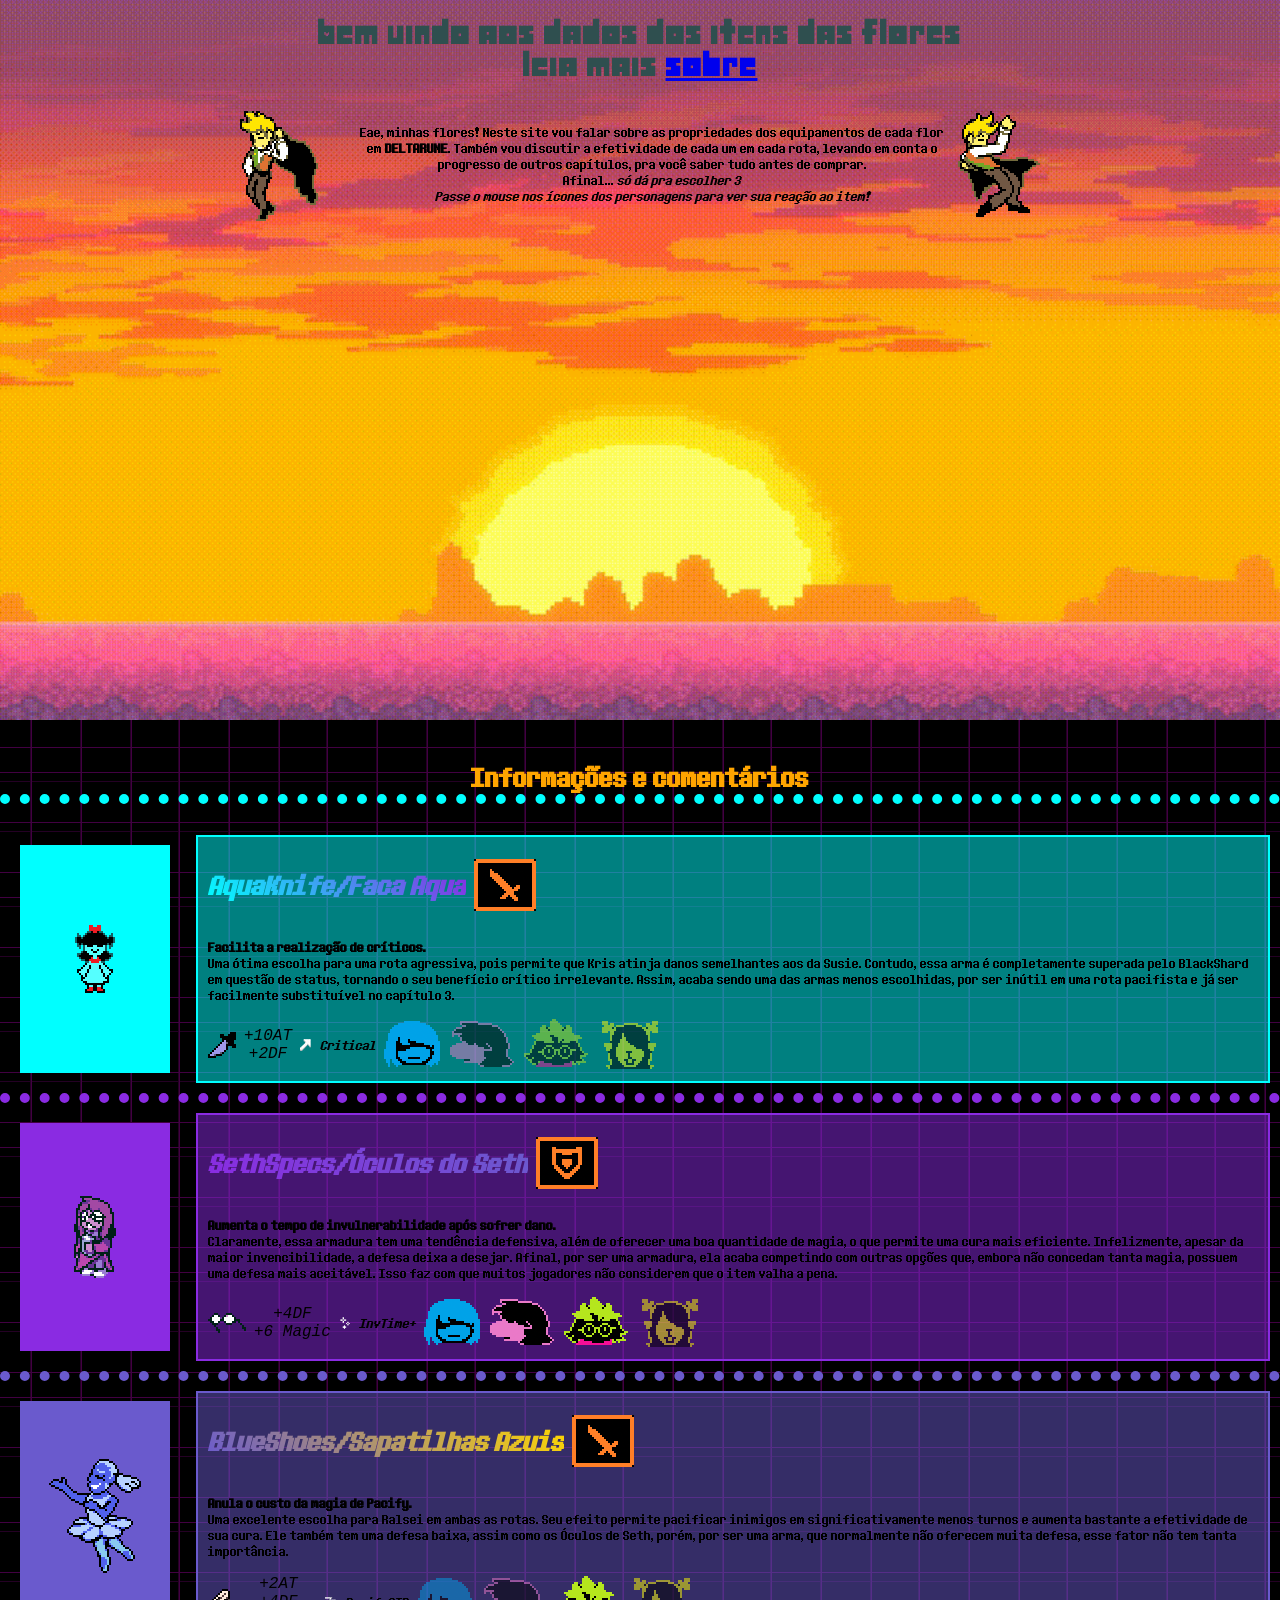
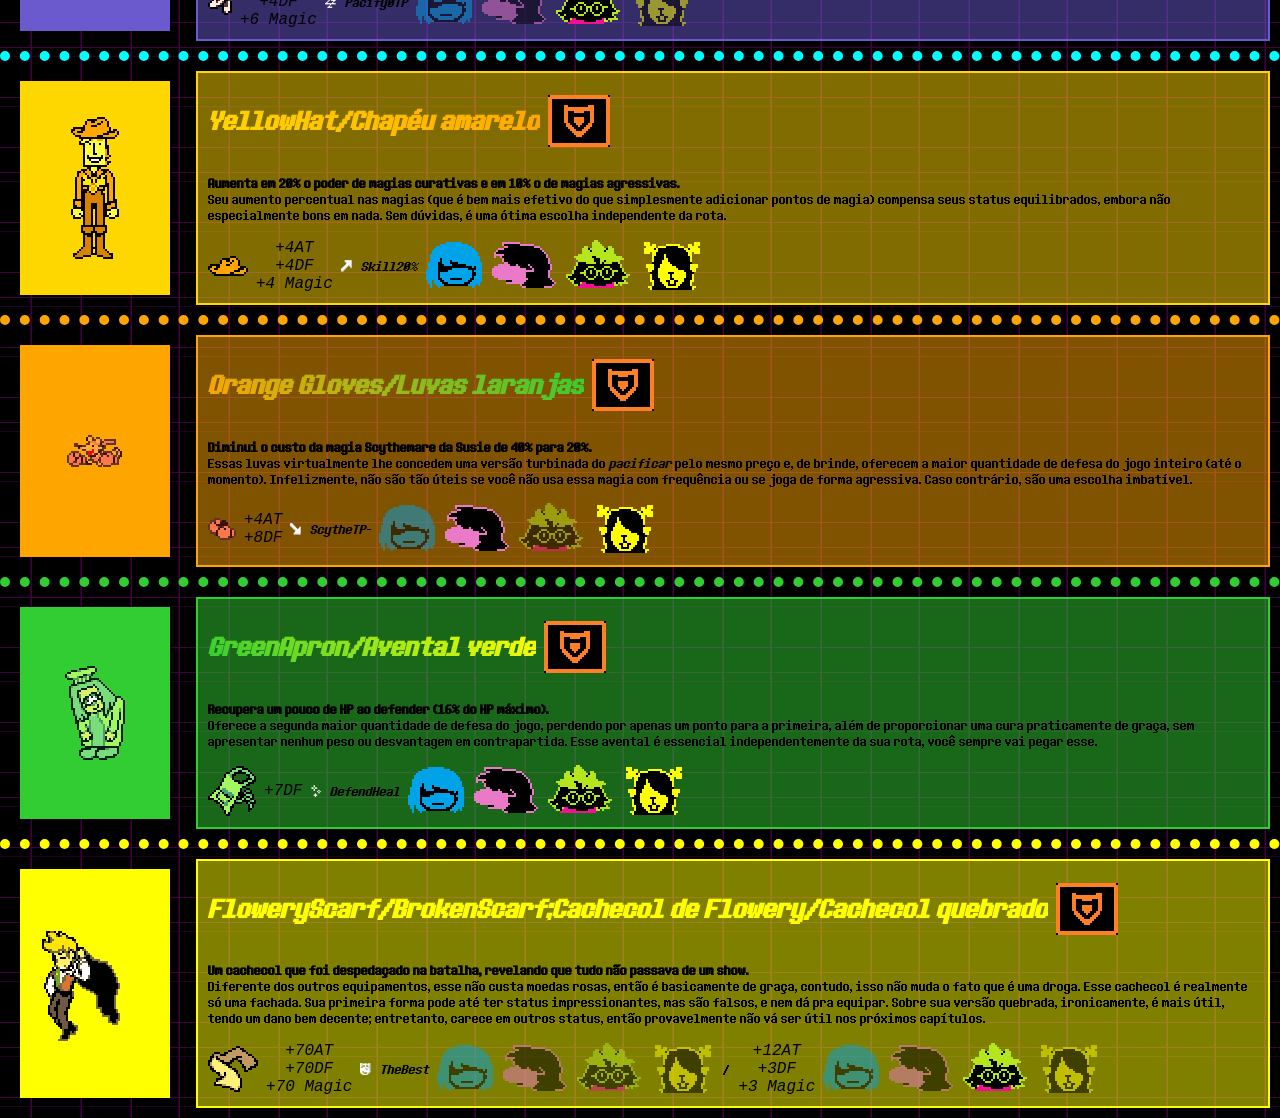
==== principal.html @ ec377ee9 "ultimas coisas" ====
<!DOCTYPE html>
<html>
<head>
<title>Dados dos itens das flores</title>
<link rel="stylesheet" href="styles.css" />
</head>
<body class="pag_principal_fundo">

<h1 class="titulo">Bem vindo aos dados dos itens das flores<br>Leia mais <a href="sobre.html" target="_self">sobre</a></h1>

<div class="texto_alinhado_centro">
    <img src="imagens/Flowery_battle_idle.gif" title="Don't you like serving humans?" alt="flowery battle">
    <p>
        Eae, minhas flores! Neste site vou falar sobre as propriedades dos equipamentos de cada flor em <b>DELTARUNE</b>.
        Também vou discutir a efetividade de cada um em cada rota, levando em conta o progresso de outros capítulos,
        pra você saber tudo antes de comprar.<br>Afinal... <i>só dá pra escolher 3</i><br><i>Passe o mouse nos ícones dos personagens para ver sua reação ao item!</i>
    </p>
    <img src="imagens/Flowery_overworld_pose.png" title="Here I come, San Frandisco!" style="transform: scaleX(-1);" alt="flowery battle">
</div>

<div class="blocos_flores">
    <h1 class="titulo_simples">Informações e comentários</h1>

<!-- Bloco da Aqua -->

<div class="aqua container">
    <div class="aqua box">
        <img class="spr_normal" src="imagens/Aqua_overworld.png" alt="aqua">
        <img class="spr_special" src="imagens/Aqua_battle_idle.gif" alt="aqua dançando">
    </div>

    <div class="aqua item_desc">

        <div class="item">
            <h1 class="aqua item_titulo"><i>AquaKnife/Faca Aqua</i></h1>
            <img src="imagens/FIGHT_icon.png" alt="fight icon">
        </div>

        <p>
            <b>Facilita a realização de críticos.</b><br> Uma ótima escolha para uma rota agressiva,
            pois permite que Kris atinja danos semelhantes aos da Susie. Contudo, essa arma é completamente
            superada pelo BlackShard em questão de status, tornando o seu benefício crítico irrelevante. Assim,
            acaba sendo uma das armas menos escolhidas, por ser inútil em uma rota pacifista e já ser facilmente
            substituível no capítulo 3.
        </p>

        <div class="item">
            <img title="Obrigado por assistir meu sonho!"
                src="imagens/AquaKnife_item.png" alt="Faca Aqua">
            <p class="stats">
                <i>+10AT<br>+2DF</i>
            </p>
            <img src="imagens/12px-Up_icon.webp" alt="up icon">
            <p><i>Critical</i></p>
            <img src="imagens/Kris_face_battlemenu.png">
            <img src="imagens/Susie_face_battlemenu.png" title="Pequeno demais. Kris-zinho" class="nao_pode_equipar">
            <img src="imagens/Ralsei_face_battlemenu.png" title="Humm, posso acabar me machucando..." class="nao_pode_equipar">
            <img src="imagens/Noelle_face_battlemenu.png" title="Isso é, hum, nostálgico" class="nao_pode_equipar">
        </div>
    </div>
</div>

<!--Bloco de seth -->
<div class="seth container">
    <div class="seth box">
        <img class="spr_normal" src="imagens/Seth_overworld.png" alt="Seth">
        <img class="spr_special" src="imagens/Seth_battle_dance.gif" alt="Seth dançando">
    </div>

    <div class="seth item_desc">

        <div class="item">
            <h1 class="seth item_titulo"><i>SethSpecs/Óculos do Seth</i></h1>
            <img src="imagens/DEFEND_icon.png" alt="defend icon">
        </div>
        <p>
            <b>Aumenta o tempo de invulnerabilidade após sofrer dano.</b><br>
            Claramente, essa armadura tem uma tendência defensiva, além de oferecer
            uma boa quantidade de magia, o que permite uma cura mais eficiente.
            Infelizmente, apesar da maior invencibilidade, a defesa deixa a desejar.
            Afinal, por ser uma armadura, ela acaba competindo com outras opções que,
            embora não concedam tanta magia, possuem uma defesa mais aceitável.
            Isso faz com que muitos jogadores não considerem que o item valha a pena.
        </p>

        <div class="item">
            <img title="Obrigado... por assistir meu sonho."
                src="imagens/SethSpecs_item.png" alt="Óculos do Seth">
            <p class="stats">
                <i>+4DF<br>+6 Magic</i>
            </p>
            <img src="imagens/12px-Magic_icon.webp" alt="magic icon">
            <p><i>InvTime+</i></p>
            <img src="imagens/Kris_face_battlemenu.png">
            <img src="imagens/Susie_face_battlemenu.png" title="Mais fácil do que roubar o do Ralsei">
            <img src="imagens/Ralsei_face_battlemenu.png" title="Estou pronto para fazer a sua lição de casa!">
            <img src="imagens/Noelle_face_battlemenu.png" title="Isso lembra demais..." class="nao_pode_equipar">
        </div>
    </div>
</div>

<!-- Bloco do Blue -->

<div class="blue container">
    <div class="blue box">
        <img class="spr_normal" src="imagens/Blue_overworld.png" alt="Blue">
        <img class="spr_special" src="imagens/Blue_battle_idle.gif" alt="Blue dançando">
    </div>

    <div class="blue item_desc">

        <div class="item">
            <h1 class="blue item_titulo"><i>BlueShoes/Sapatilhas Azuis</i></h1>
            <img src="imagens/FIGHT_icon.png" alt="fight icon">
        </div>
        <p>
            <b>Anula o custo da magia de Pacify.</b><br> Uma excelente escolha para Ralsei em ambas as rotas.
            Seu efeito permite pacificar inimigos em significativamente menos turnos e aumenta bastante a
            efetividade de sua cura. Ele também tem uma defesa baixa, assim como os Óculos de Seth, porém,
            por ser uma arma, que normalmente não oferecem muita defesa, esse fator não tem tanta importância.
        </p>

        <div class="item">
            <img title="Obrigado por assistir nosso sonho."
                src="imagens/BlueShoes_item.png" alt="Sapatilhas Azuis">
            <p class="stats">
                <i>+2AT<br>+4DF<br>+6 Magic</i>
            </p>
            <img src="imagens/12px-Sleep_icon.webp" alt="sleep icon">
            <p><i>Pacify0TP</i></p>
            <img src="imagens/Kris_face_battlemenu.png" class="nao_pode_equipar">
            <img src="imagens/Susie_face_battlemenu.png" title="De jeito nenhum, eu ia cair com eles" class="nao_pode_equipar">
            <img src="imagens/Ralsei_face_battlemenu.png" title="Me ajuda a dar o passo para atacar!">
            <img src="imagens/Noelle_face_battlemenu.png" title="(Você SABE que eu não posso usar sapatos normais...)" class="nao_pode_equipar">
        </div>
    </div>
</div>

<!-- Bloco do yellow -->

<div class="yellow container">
    <div class="yellow box">
        <img class="spr_normal" src="imagens/Yellow_overworld.png" alt="yellow">
        <img class="spr_special" src="imagens/Yellow_battle_idle.gif" alt="yellow dançando">
    </div>

    <div class="yellow item_desc">

        <div class="item">
            <h1 class="yellow item_titulo"><i>YellowHat/Chapéu amarelo</i></h1>
            <img src="imagens/DEFEND_icon.png" alt="defend icon">
        </div>

        <p>
            <b>Aumenta em 20% o poder de magias curativas e em 10% o de magias agressivas.</b><br>
            Seu aumento percentual nas magias (que é bem mais efetivo do que simplesmente adicionar pontos de magia)
            compensa seus status equilibrados, embora não especialmente bons em nada. Sem dúvidas, é uma ótima escolha
            independente da rota.
        </p>

        <div class="item">
            <img title="Obrigado por assisti meu sonho, sô."
                src="imagens/YellowHat_item.png" alt="Chapéu amarelo">
            <p class="stats">
                <i>+4AT<br>+4DF<br>+4 Magic</i>
            </p>
            <img src="imagens/12px-Up_icon.webp" alt="up icon">
            <p><i>Skill20%</i></p>
            <img src="imagens/Kris_face_battlemenu.png">
            <img src="imagens/Susie_face_battlemenu.png" title="Entre no Modo Cavalo, Ralsei">
            <img src="imagens/Ralsei_face_battlemenu.png" title="A Susie pode ser o cavalo?">
            <img src="imagens/Noelle_face_battlemenu.png" title="(Pelo menos não sou o cavalo)">
        </div>
    </div>
</div>

<!-- Bloco da orange -->

<div class="orange container">
    <div class="orange box">
        <img class="spr_normal" src="imagens/Orange_battle_idle.gif" alt="orange">
        <img class="spr_special" src="imagens/Orange_overworld_stick_tongue_out.gif" alt="orange dançando">

    </div>

    <div class="orange item_desc">

        <div class="item">
            <h1 class="orange item_titulo"><i>Orange Gloves/Luvas laranjas</i></h1>
            <img src="imagens/DEFEND_icon.png" alt="defend icon">
        </div>

        <p>
            <b>Diminui o custo da magia Scythemare da Susie de 40% para 20%.</b><br> Essas luvas virtualmente lhe
            concedem uma versão turbinada do <i>pacificar</i> pelo mesmo preço e, de brinde, oferecem a maior
            quantidade de defesa do jogo inteiro (até o momento). Infelizmente, não são tão úteis se você não usa
            essa magia com frequência ou se joga de forma agressiva. Caso contrário, são uma escolha imbatível.
        </p>

        <div class="item">

            <img title="O... Obrigado por assistir meu sonho."
                src="imagens/O.Glove_item.png" alt="Luvas laranjas">
            <p class="stats">
                <i>+4AT<br>+8DF</i>
            </p>
            <img src="imagens/12px-Down_icon.webp" alt="down icon">
            <p><i>ScytheTP-</i></p>
            <img src="imagens/Kris_face_battlemenu.png" class="nao_pode_equipar">
            <img src="imagens/Susie_face_battlemenu.png" title="Me ajuda a segurar o machado">
            <img src="imagens/Ralsei_face_battlemenu.png" title="Hum... Preciso de treinamento antes" class="nao_pode_equipar">
            <img src="imagens/Noelle_face_battlemenu.png" title="Estou acostumada com luvas. Quer dizer, hum, luvas de forno">
        </div>
    </div>
</div>

<!-- Bloco de green -->

<div class="green container">
    <div class="green box">
        <img class="spr_normal" src="imagens/Green_overworld.png" alt="green">
        <img class="spr_special" src="imagens/Green_overworld_wave.gif" alt="green dançando">

    </div>

    <div class="green item_desc">

        <div class="item">
            <h1 class="green item_titulo"><i>GreenApron/Avental verde</i></h1>
            <img src="imagens/DEFEND_icon.png" alt="defend icon">
        </div>

        <p>
            <b>Recupera um pouco de HP ao defender (16% do HP máximo).</b><br>Oferece a segunda maior quantidade
            de defesa do jogo, perdendo por apenas um ponto para a primeira, além de proporcionar uma cura
            praticamente de graça, sem apresentar nenhum peso ou desvantagem em contrapartida. Esse avental é
            essencial independentemente da sua rota, você sempre vai pegar esse.
        </p>

        <div class="item">

            <img title="(Obrigado por assistir o sonho delu)"
                src="imagens/GreenApron_item.png" alt="Avental verde">
            <p class="stats">
                <i>+7DF</i>
            </p>
            <img src="imagens/12px-Magic_icon.webp" alt="magic icon">
            <p><i>DefendHeal</i></p>
            <img src="imagens/Kris_face_battlemenu.png">
            <img src="imagens/Susie_face_battlemenu.png" title="Beeeleza, de volta a cozinhar fogo">
            <img src="imagens/Ralsei_face_battlemenu.png" title="Alguém quer uns petiscos de cavalo?">
            <img src="imagens/Noelle_face_battlemenu.png" title="Kris, você pode, hum, amarrar as costas para mim...?">
        </div>
    </div>
</div>

<!-- Bloco de flowery -->

<div class="flowery container">
    <div class="flowery box">
        <img class="spr_normal" src="imagens/Flowery_battle_idle.gif" alt="flowery">
        <img class="spr_special" src="imagens/Flowery_overworld_wounded.png" alt="flowery morrendo">

    </div>

    <div class="flowery item_desc">

        <div class="item">
            <h1 class="flowery item_titulo"><i>FloweryScarf/BrokenScarf;Cachecol de Flowery/Cachecol quebrado</i></h1>
            <img src="imagens/DEFEND_icon.png" alt="defend icon">
        </div>

        <p>
            <b>Um cachecol que foi despedaçado na batalha, revelando que tudo não passava de um show.</b><br>
            Diferente dos outros equipamentos, esse não custa moedas rosas, então é basicamente de graça, contudo,
            isso não muda o fato que é uma droga.
            Esse cachecol é realmente só uma fachada. Sua primeira forma pode até ter status impressionantes,
            mas são falsos, e nem dá pra equipar. Sobre sua versão quebrada, ironicamente, é mais útil,
            tendo um dano bem decente; entretanto, carece em outros status, então provavelmente não vá ser útil
            nos próximos capítulos.<br>
        </p>

        <div class="item">

            <img title="Talvez em outra vida, nós pudessemos ter... sido amigos..."
                src="imagens/FloweryScarf_item.png" alt="Cachecol do Flowery">
            <p class="stats">
                <i>+70AT</i><br>
                <i>+70DF</i><br>
                <i>+70 Magic</i>
            </p>

            <img src="imagens/12px-Flowery_icon.webp" alt="flowery icon">
            <p><i>TheBest</i></p>

            <img src="imagens/Kris_face_battlemenu.png" class="nao_pode_equipar">
            <img src="imagens/Susie_face_battlemenu.png" title="Nah, isso é para o Ralsei" class="nao_pode_equipar">
            <img src="imagens/Ralsei_face_battlemenu.png" title="Eu, hã... não, não serve!" class="nao_pode_equipar">
            <img src="imagens/Noelle_face_battlemenu.png" title="Quem diabos é Flowery?" class="nao_pode_equipar">
            <p>/</p>
            <p class="stats">
                <i>+12AT</i><br>
                <i>+3DF</i><br>
                <i>+3 Magic</i>
            </p>
            <img src="imagens/Kris_face_battlemenu.png" class="nao_pode_equipar">
            <img src="imagens/Susie_face_battlemenu.png" title="..." class="nao_pode_equipar">
            <img src="imagens/Ralsei_face_battlemenu.png" title="... eu uso.">
            <img src="imagens/Noelle_face_battlemenu.png" title="Quem CARALHOS é Flowery?" class="nao_pode_equipar">
        </div>
    </div>
</div>

</div>

</body>
</html>
---- styles.css ----
@font-face {
    font-family: determination;
    src: url(fontes/DeterminationSansWebRegular-369X.ttf);

}

@font-face {
    font-family: deltarune_logo;
    src: url(fontes/deltarune.ttf);

}

body.pag_principal_fundo {
  font-family: determination;
  margin: 0;
  min-height: 100vh;

  background-image:
    url('imagens/sunrise-deltarune.960x540.gif'),
    url('imagens/deltarune_background.gif');

  background-repeat: no-repeat, repeat;
  background-position: top center, top left;
  background-size: 100% auto, auto;
}

body.pag_sobre_fundo {
  font-family: determination;
  margin: 0;

  background-image: url('imagens/sunrise-deltarune.960x540.gif');
  background-repeat: repeat-y;        /* repete só na vertical */
  background-position: top center;    /* começa no topo, centralizado */
  background-size: 100% auto;         /* 100% da largura, altura proporcional */
}

.titulo{
    font-family: deltarune_logo;
    color: darkslategray;
    text-align:center;
}

.links_logo{
    font-family: deltarune_logo;
}

.texto_alinhado_centro {
  display: flex;
  align-items: center;
  gap: 8px;
  justify-content: center; /* centraliza os itens dentro da caixa */
  margin: 0 auto;          /* centraliza a caixa na página */
  max-width: 800px;        /* limita a largura pra não esticar demais */
  text-align:center;
}

.blocos_flores{
    margin-top: 540px /*100vw = largura total da tela; 540/960 = 0.5625 -> a altura é 56.25% da largura, mas coloco um pouco menos para ficar mais bonito */
}

.titulo_simples{
    font-family: determination;
    color: orange;
    text-align:center;
    border-bottom: 10px dotted aqua;
}

.container {
    display: flex;
    align-items: stretch;
    gap: 16px;
    padding: 10px;
}

.box {
    margin: 10px;
    width: 150px;
    /* sem height */
    background-color: blueviolet;
    display: flex;
    justify-content: center;
    align-items: center;
    flex-shrink: 0;
    position: relative;
}

.box img {
    max-width: 100%;
    max-height: 100%;
    position: absolute; /* uma em cima da outra */
}

.item_desc {
    border: 2px solid blueviolet;
    padding: 10px;
    background-color: rgba(138, 43, 226, 0.5); /*RED GREEN BLUE OPACIDADE*/
}

.item_titulo{
    background: linear-gradient(45deg,blueviolet,slateblue);
    background-clip: text;
    -webkit-background-clip: text; /* Recorta o fundo no formato das letras */
    -webkit-text-fill-color: transparent; /* Faz a cor padrão do texto sumir */
    color: transparent;
}

.item {
    display: flex;
    align-items: center; /* centraliza verticalmente a img e o texto */
    gap: 8px;            /* espaço entre a imagem e o texto */
}

.stats {
    font-family: courier;
    text-align: center;
    margin: 0; /* tira a margem padrão do <p> */
}

.box .spr_special {
    display: none;
     /* mantém a proporção */
}

/* No hover, inverte */
.box:hover .spr_normal {
    display: none;
}

.box:hover .spr_special {
    display: block;
}

.nao_pode_equipar {
    opacity: 0.5;
}

/*Variações para cada personagem*/

/*Aqua*/
.container[class^="aqua"]{
    border-bottom: 10px dotted blueviolet;
}

.box[class^="aqua"]{
    background-color: aqua;
}

.item_titulo[class^="aqua"]{
    background: linear-gradient(45deg, aqua, blueviolet);
    background-clip: text;
    -webkit-background-clip: text;
    -webkit-text-fill-color: transparent;
    color: transparent;
}

.item_desc[class^="aqua"] {
    border: 2px solid aqua;
    background-color: rgba(0, 255, 255, 0.5); /*RED GREEN BLUE OPACIDADE*/
}

/*Seth*/
.container[class^="seth"]{
    border-bottom: 10px dotted slateblue;
}

.box[class^="seth"]{
    background-color: blueviolet;
}

.item_titulo[class^="seth"]{
    background: linear-gradient(45deg, blueviolet, slateblue);
    background-clip: text;
    -webkit-background-clip: text;
    -webkit-text-fill-color: transparent;
    color: transparent;
}

.item_desc[class^="seth"] {
    border: 2px solid blueviolet;
    background-color: rgba(138, 43, 226, 0.5); /*RED GREEN BLUE OPACIDADE*/
}

/*Blue*/
.container[class^="blue"]{
    border-bottom: 10px dotted aqua;
}

.box[class^="blue"]{
    background-color: slateblue;
}

.item_titulo[class^="blue"]{
    background: linear-gradient(45deg, slateblue, gold);
    background-clip: text;
    -webkit-background-clip: text;
    -webkit-text-fill-color: transparent;
    color: transparent;
}

.item_desc[class^="blue"] {
    border: 2px solid slateblue;
    background-color: rgba(106, 90, 205, 0.5); /*RED GREEN BLUE OPACIDADE*/
}

/*Yellow*/
.container[class^="yellow"]{
    border-bottom: 10px dotted orange;
}

.box[class^="yellow"]{
    background-color: gold;
}

.item_titulo[class^="yellow"]{
    background: linear-gradient(45deg, gold, orange);
    background-clip: text;
    -webkit-background-clip: text;
    -webkit-text-fill-color: transparent;
    color: transparent;
}

.item_desc[class^="yellow"] {
    border: 2px solid gold;
    background-color: rgba(255, 215, 0, 0.5); /*RED GREEN BLUE OPACIDADE*/
}

/*Orange*/
.container[class^="orange"]{
    border-bottom: 10px dotted limegreen;
}

.box[class^="orange"]{
    background-color: orange;
}

.item_titulo[class^="orange"]{
    background: linear-gradient(45deg, orange, limegreen);
    background-clip: text;
    -webkit-background-clip: text;
    -webkit-text-fill-color: transparent;
    color: transparent;
}

.item_desc[class^="orange"] {
    border: 2px solid orange;
    background-color: rgba(255, 165, 0, 0.5); /*RED GREEN BLUE OPACIDADE*/
}

/*Green*/
.container[class^="green"]{
    border-bottom: 10px dotted yellow;
}

.box[class^="green"]{
    background-color: limegreen;
}

.item_titulo[class^="green"]{
    background: linear-gradient(45deg, limegreen, yellow);
    background-clip: text;
    -webkit-background-clip: text;
    -webkit-text-fill-color: transparent;
    color: transparent;
}

.item_desc[class^="green"] {
    border: 2px solid limegreen;
    background-color: rgba(50, 205, 50, 0.5); /*RED GREEN BLUE OPACIDADE*/
}

/*Flowery*/

.box[class^="flowery"]{
    background-color: yellow;
}

.item_titulo[class^="flowery"]{
    background: linear-gradient(45deg, yellow, yellow);
    background-clip: text;
    -webkit-background-clip: text;
    -webkit-text-fill-color: transparent;
    color: transparent;
}

.item_desc[class^="flowery"] {
    border: 2px solid yellow;
    background-color: rgba(255, 255, 0, 0.5); /*RED GREEN BLUE OPACIDADE*/
}


/*Votação*/
/*Oi professor eu sei que vc tá lendo isso, então eu quero confessar que eu odiei fazer essa merda de votação. no cmc foi simples né? só usar os forms e tá de boa mas ai eu pensei "ai isso é um trabalho né? não faz mal eu deixar um pouco mais bonito" e dessa forma eu gastei 3 horas da minha vida so nisso. TODA HORA eu via um efeito novo que eu queria implementar, mudava os parametros toda hora, ai as classes nãoq ueriam funcionar por algum motivo e eu to escrevendo isso na raicva pq DEU CERTO FINALEMETENAFNJBXVBNMJasckjhbadfkjhb. Enfim, não vou mais mexer nisso :)*/

.votacao {
  max-width: 800px;
  margin: 40px auto;
  padding: 24px;
  text-align: center;
  font-family: determination;
}

.votacao_pergunta {
  font-size: 1.3em;
  margin-bottom: 20px;
}

.votacao_opcoes {
  display: flex;
  flex-wrap: wrap;
  justify-content: center;
  gap: 12px;
  margin-bottom: 20px;
}

.opcao {
  display: flex;
  align-items: center;
  gap: 6px;
  padding: 10px 16px;
  border: 2px solid black;
  border-radius: 8px;
  color: white;
  cursor: pointer;
  user-select: none;
  transition: transform 0.15s;
}

.opcao:hover {
  transform: scale(1.05);
}

.opcao input {
  cursor: pointer;
}

.opcao:has(input:checked) {
  outline: 3px solid yellow;
  transform: scale(1.05);
}

.votacao_texto {
  width: 100%;
  min-height: 100px;
  padding: 10px;
  box-sizing: border-box;
  border: 2px solid black;
  border-radius: 8px;
  font-family: determination;
  font-size: 1em;
  resize: vertical;
  margin-bottom: 16px;
}

.votacao_botoes {
  display: flex;
  justify-content: center;
  gap: 16px;
}

.votacao_botoes button {
  padding: 10px 24px;
  border: 2px solid black;
  border-radius: 8px;
  font-family: determination;
  font-size: 1em;
  cursor: pointer;
  transition: transform 0.15s;
}

.votacao_botoes button:hover {
  transform: scale(1.05);
}

.botao_reset {
  background: gray;
  color: white;
}

.botao_enviar {
  background: linear-gradient(45deg, red, yellow);
  color: white;
}
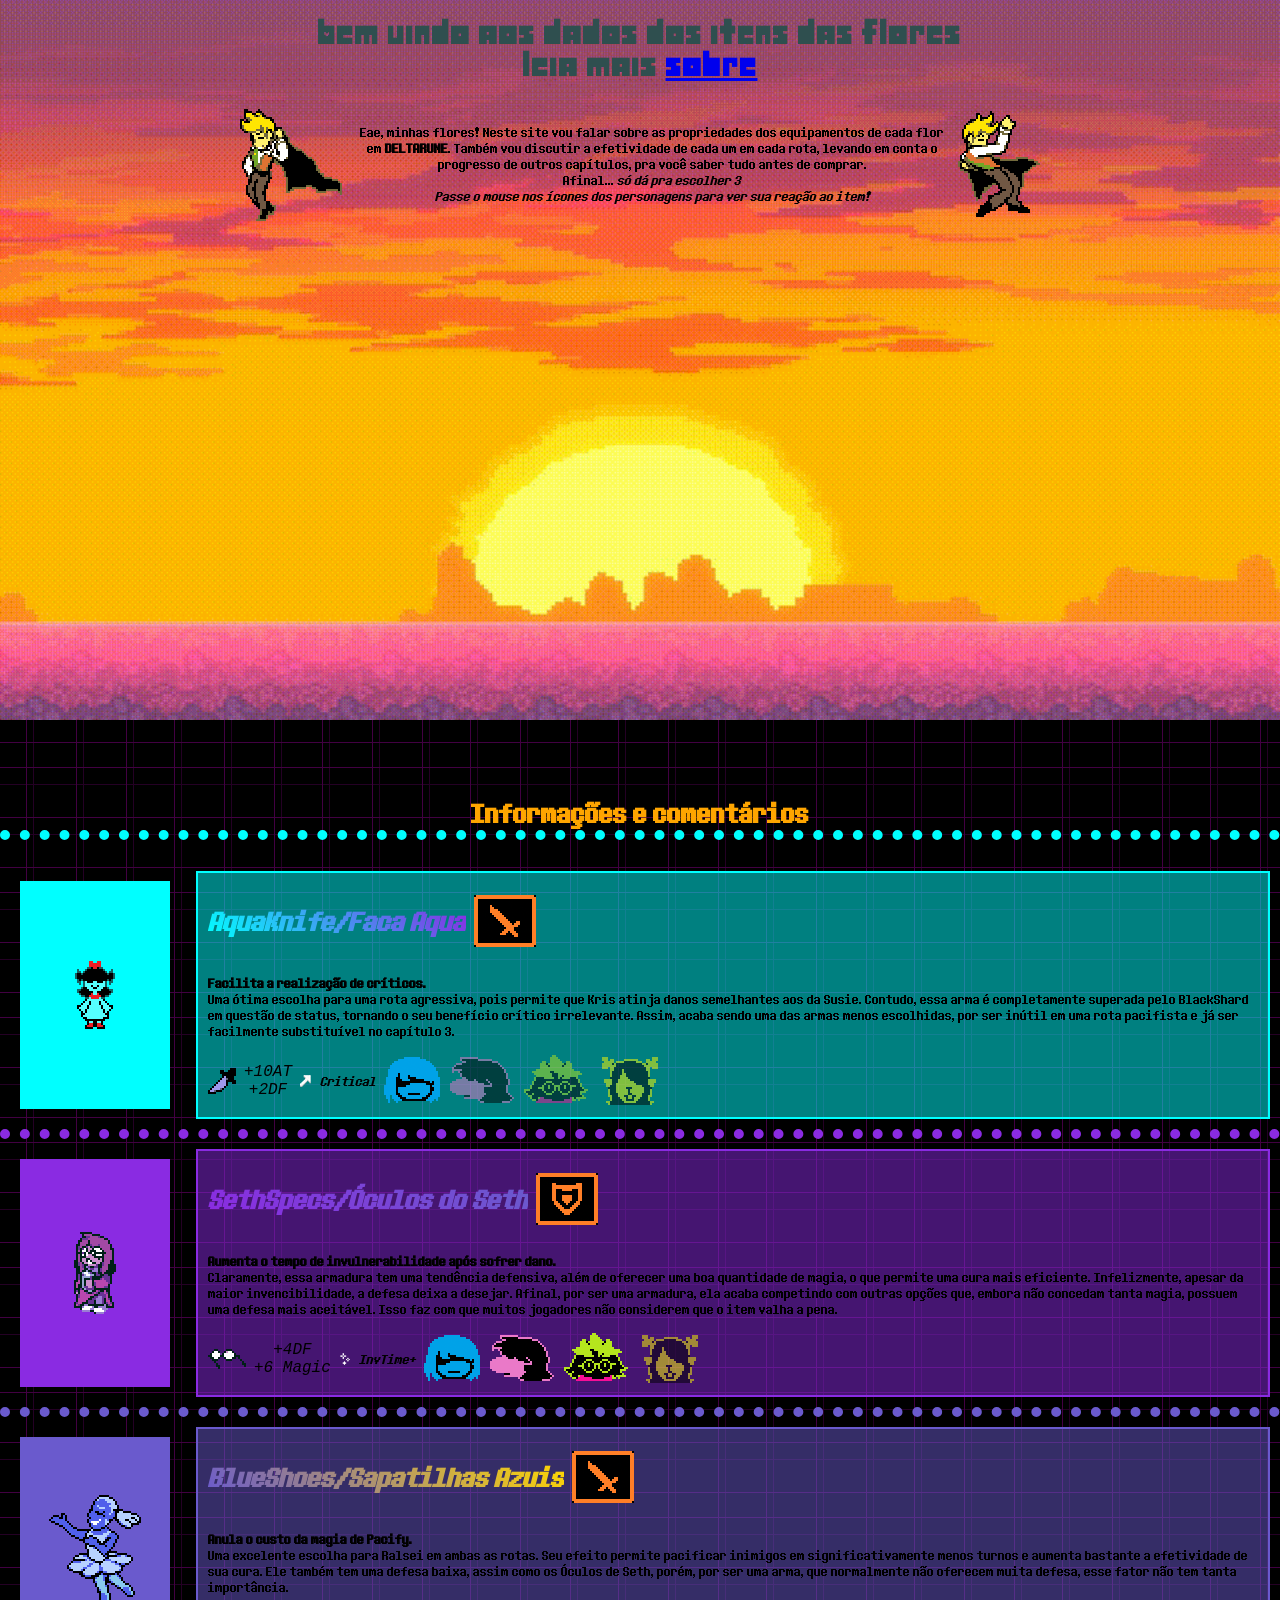
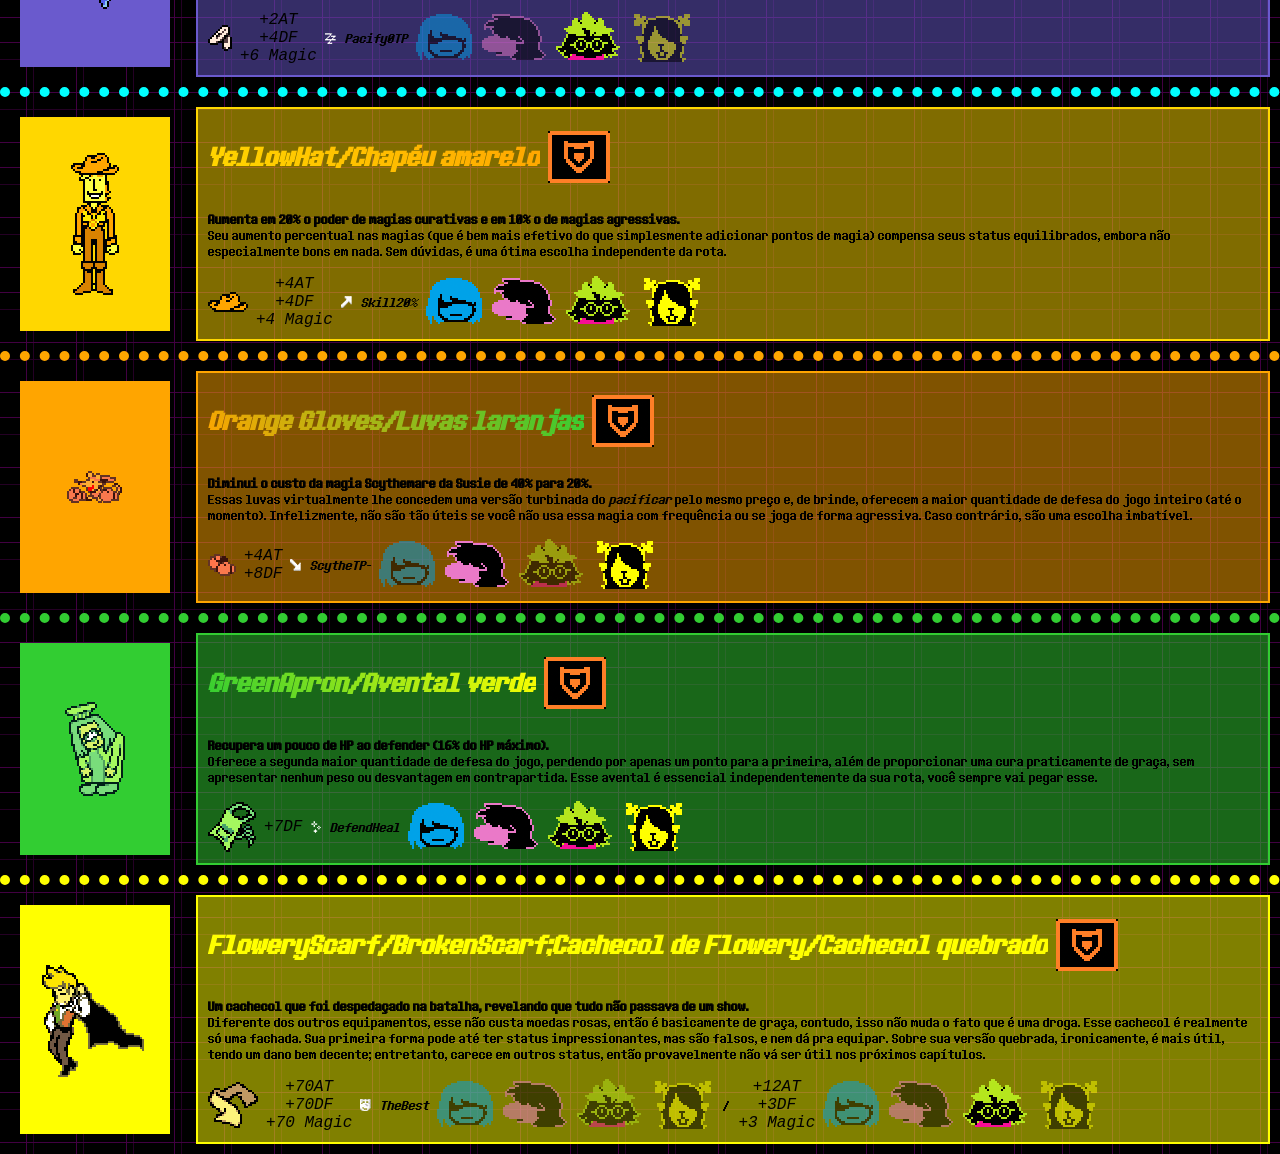
==== commit 58f6f827: "ultimas mudanças, finalizado" ====
--- a/principal.html
+++ b/principal.html
@@ -21,294 +21,286 @@
 <div class="blocos_flores">
     <h1 class="titulo_simples">Informações e comentários</h1>
 
-<!-- Bloco da Aqua -->
-
-<div class="aqua container">
-    <div class="aqua box">
-        <img class="spr_normal" src="imagens/Aqua_overworld.png" alt="aqua">
-        <img class="spr_special" src="imagens/Aqua_battle_idle.gif" alt="aqua dançando">
-    </div>
-
-    <div class="aqua item_desc">
-
-        <div class="item">
-            <h1 class="aqua item_titulo"><i>AquaKnife/Faca Aqua</i></h1>
-            <img src="imagens/FIGHT_icon.png" alt="fight icon">
-        </div>
-
-        <p>
-            <b>Facilita a realização de críticos.</b><br> Uma ótima escolha para uma rota agressiva,
-            pois permite que Kris atinja danos semelhantes aos da Susie. Contudo, essa arma é completamente
-            superada pelo BlackShard em questão de status, tornando o seu benefício crítico irrelevante. Assim,
-            acaba sendo uma das armas menos escolhidas, por ser inútil em uma rota pacifista e já ser facilmente
-            substituível no capítulo 3.
-        </p>
-
-        <div class="item">
-            <img title="Obrigado por assistir meu sonho!"
-                src="imagens/AquaKnife_item.png" alt="Faca Aqua">
-            <p class="stats">
-                <i>+10AT<br>+2DF</i>
-            </p>
-            <img src="imagens/12px-Up_icon.webp" alt="up icon">
-            <p><i>Critical</i></p>
-            <img src="imagens/Kris_face_battlemenu.png">
-            <img src="imagens/Susie_face_battlemenu.png" title="Pequeno demais. Kris-zinho" class="nao_pode_equipar">
-            <img src="imagens/Ralsei_face_battlemenu.png" title="Humm, posso acabar me machucando..." class="nao_pode_equipar">
-            <img src="imagens/Noelle_face_battlemenu.png" title="Isso é, hum, nostálgico" class="nao_pode_equipar">
-        </div>
-    </div>
-</div>
-
-<!--Bloco de seth -->
-<div class="seth container">
-    <div class="seth box">
-        <img class="spr_normal" src="imagens/Seth_overworld.png" alt="Seth">
-        <img class="spr_special" src="imagens/Seth_battle_dance.gif" alt="Seth dançando">
-    </div>
-
-    <div class="seth item_desc">
-
-        <div class="item">
-            <h1 class="seth item_titulo"><i>SethSpecs/Óculos do Seth</i></h1>
-            <img src="imagens/DEFEND_icon.png" alt="defend icon">
-        </div>
-        <p>
-            <b>Aumenta o tempo de invulnerabilidade após sofrer dano.</b><br>
-            Claramente, essa armadura tem uma tendência defensiva, além de oferecer
-            uma boa quantidade de magia, o que permite uma cura mais eficiente.
-            Infelizmente, apesar da maior invencibilidade, a defesa deixa a desejar.
-            Afinal, por ser uma armadura, ela acaba competindo com outras opções que,
-            embora não concedam tanta magia, possuem uma defesa mais aceitável.
-            Isso faz com que muitos jogadores não considerem que o item valha a pena.
-        </p>
-
-        <div class="item">
-            <img title="Obrigado... por assistir meu sonho."
-                src="imagens/SethSpecs_item.png" alt="Óculos do Seth">
-            <p class="stats">
-                <i>+4DF<br>+6 Magic</i>
-            </p>
-            <img src="imagens/12px-Magic_icon.webp" alt="magic icon">
-            <p><i>InvTime+</i></p>
-            <img src="imagens/Kris_face_battlemenu.png">
-            <img src="imagens/Susie_face_battlemenu.png" title="Mais fácil do que roubar o do Ralsei">
-            <img src="imagens/Ralsei_face_battlemenu.png" title="Estou pronto para fazer a sua lição de casa!">
-            <img src="imagens/Noelle_face_battlemenu.png" title="Isso lembra demais..." class="nao_pode_equipar">
-        </div>
-    </div>
-</div>
-
-<!-- Bloco do Blue -->
-
-<div class="blue container">
-    <div class="blue box">
-        <img class="spr_normal" src="imagens/Blue_overworld.png" alt="Blue">
-        <img class="spr_special" src="imagens/Blue_battle_idle.gif" alt="Blue dançando">
-    </div>
-
-    <div class="blue item_desc">
-
-        <div class="item">
-            <h1 class="blue item_titulo"><i>BlueShoes/Sapatilhas Azuis</i></h1>
-            <img src="imagens/FIGHT_icon.png" alt="fight icon">
-        </div>
-        <p>
-            <b>Anula o custo da magia de Pacify.</b><br> Uma excelente escolha para Ralsei em ambas as rotas.
-            Seu efeito permite pacificar inimigos em significativamente menos turnos e aumenta bastante a
-            efetividade de sua cura. Ele também tem uma defesa baixa, assim como os Óculos de Seth, porém,
-            por ser uma arma, que normalmente não oferecem muita defesa, esse fator não tem tanta importância.
-        </p>
-
-        <div class="item">
-            <img title="Obrigado por assistir nosso sonho."
-                src="imagens/BlueShoes_item.png" alt="Sapatilhas Azuis">
-            <p class="stats">
-                <i>+2AT<br>+4DF<br>+6 Magic</i>
-            </p>
-            <img src="imagens/12px-Sleep_icon.webp" alt="sleep icon">
-            <p><i>Pacify0TP</i></p>
-            <img src="imagens/Kris_face_battlemenu.png" class="nao_pode_equipar">
-            <img src="imagens/Susie_face_battlemenu.png" title="De jeito nenhum, eu ia cair com eles" class="nao_pode_equipar">
-            <img src="imagens/Ralsei_face_battlemenu.png" title="Me ajuda a dar o passo para atacar!">
-            <img src="imagens/Noelle_face_battlemenu.png" title="(Você SABE que eu não posso usar sapatos normais...)" class="nao_pode_equipar">
-        </div>
-    </div>
-</div>
-
-<!-- Bloco do yellow -->
-
-<div class="yellow container">
-    <div class="yellow box">
-        <img class="spr_normal" src="imagens/Yellow_overworld.png" alt="yellow">
-        <img class="spr_special" src="imagens/Yellow_battle_idle.gif" alt="yellow dançando">
-    </div>
-
-    <div class="yellow item_desc">
-
-        <div class="item">
-            <h1 class="yellow item_titulo"><i>YellowHat/Chapéu amarelo</i></h1>
-            <img src="imagens/DEFEND_icon.png" alt="defend icon">
-        </div>
-
-        <p>
-            <b>Aumenta em 20% o poder de magias curativas e em 10% o de magias agressivas.</b><br>
-            Seu aumento percentual nas magias (que é bem mais efetivo do que simplesmente adicionar pontos de magia)
-            compensa seus status equilibrados, embora não especialmente bons em nada. Sem dúvidas, é uma ótima escolha
-            independente da rota.
-        </p>
-
-        <div class="item">
-            <img title="Obrigado por assisti meu sonho, sô."
-                src="imagens/YellowHat_item.png" alt="Chapéu amarelo">
-            <p class="stats">
-                <i>+4AT<br>+4DF<br>+4 Magic</i>
-            </p>
-            <img src="imagens/12px-Up_icon.webp" alt="up icon">
-            <p><i>Skill20%</i></p>
-            <img src="imagens/Kris_face_battlemenu.png">
-            <img src="imagens/Susie_face_battlemenu.png" title="Entre no Modo Cavalo, Ralsei">
-            <img src="imagens/Ralsei_face_battlemenu.png" title="A Susie pode ser o cavalo?">
-            <img src="imagens/Noelle_face_battlemenu.png" title="(Pelo menos não sou o cavalo)">
-        </div>
-    </div>
-</div>
-
-<!-- Bloco da orange -->
-
-<div class="orange container">
-    <div class="orange box">
-        <img class="spr_normal" src="imagens/Orange_battle_idle.gif" alt="orange">
-        <img class="spr_special" src="imagens/Orange_overworld_stick_tongue_out.gif" alt="orange dançando">
-
-    </div>
-
-    <div class="orange item_desc">
-
-        <div class="item">
-            <h1 class="orange item_titulo"><i>Orange Gloves/Luvas laranjas</i></h1>
-            <img src="imagens/DEFEND_icon.png" alt="defend icon">
-        </div>
-
-        <p>
-            <b>Diminui o custo da magia Scythemare da Susie de 40% para 20%.</b><br> Essas luvas virtualmente lhe
-            concedem uma versão turbinada do <i>pacificar</i> pelo mesmo preço e, de brinde, oferecem a maior
-            quantidade de defesa do jogo inteiro (até o momento). Infelizmente, não são tão úteis se você não usa
-            essa magia com frequência ou se joga de forma agressiva. Caso contrário, são uma escolha imbatível.
-        </p>
-
-        <div class="item">
-
-            <img title="O... Obrigado por assistir meu sonho."
-                src="imagens/O.Glove_item.png" alt="Luvas laranjas">
-            <p class="stats">
-                <i>+4AT<br>+8DF</i>
-            </p>
-            <img src="imagens/12px-Down_icon.webp" alt="down icon">
-            <p><i>ScytheTP-</i></p>
-            <img src="imagens/Kris_face_battlemenu.png" class="nao_pode_equipar">
-            <img src="imagens/Susie_face_battlemenu.png" title="Me ajuda a segurar o machado">
-            <img src="imagens/Ralsei_face_battlemenu.png" title="Hum... Preciso de treinamento antes" class="nao_pode_equipar">
-            <img src="imagens/Noelle_face_battlemenu.png" title="Estou acostumada com luvas. Quer dizer, hum, luvas de forno">
-        </div>
-    </div>
-</div>
-
-<!-- Bloco de green -->
-
-<div class="green container">
-    <div class="green box">
-        <img class="spr_normal" src="imagens/Green_overworld.png" alt="green">
-        <img class="spr_special" src="imagens/Green_overworld_wave.gif" alt="green dançando">
-
-    </div>
-
-    <div class="green item_desc">
-
-        <div class="item">
-            <h1 class="green item_titulo"><i>GreenApron/Avental verde</i></h1>
-            <img src="imagens/DEFEND_icon.png" alt="defend icon">
-        </div>
-
-        <p>
-            <b>Recupera um pouco de HP ao defender (16% do HP máximo).</b><br>Oferece a segunda maior quantidade
-            de defesa do jogo, perdendo por apenas um ponto para a primeira, além de proporcionar uma cura
-            praticamente de graça, sem apresentar nenhum peso ou desvantagem em contrapartida. Esse avental é
-            essencial independentemente da sua rota, você sempre vai pegar esse.
-        </p>
-
-        <div class="item">
-
-            <img title="(Obrigado por assistir o sonho delu)"
-                src="imagens/GreenApron_item.png" alt="Avental verde">
-            <p class="stats">
-                <i>+7DF</i>
-            </p>
-            <img src="imagens/12px-Magic_icon.webp" alt="magic icon">
-            <p><i>DefendHeal</i></p>
-            <img src="imagens/Kris_face_battlemenu.png">
-            <img src="imagens/Susie_face_battlemenu.png" title="Beeeleza, de volta a cozinhar fogo">
-            <img src="imagens/Ralsei_face_battlemenu.png" title="Alguém quer uns petiscos de cavalo?">
-            <img src="imagens/Noelle_face_battlemenu.png" title="Kris, você pode, hum, amarrar as costas para mim...?">
-        </div>
-    </div>
-</div>
-
-<!-- Bloco de flowery -->
-
-<div class="flowery container">
-    <div class="flowery box">
-        <img class="spr_normal" src="imagens/Flowery_battle_idle.gif" alt="flowery">
-        <img class="spr_special" src="imagens/Flowery_overworld_wounded.png" alt="flowery morrendo">
-
-    </div>
-
-    <div class="flowery item_desc">
-
-        <div class="item">
-            <h1 class="flowery item_titulo"><i>FloweryScarf/BrokenScarf;Cachecol de Flowery/Cachecol quebrado</i></h1>
-            <img src="imagens/DEFEND_icon.png" alt="defend icon">
-        </div>
-
-        <p>
-            <b>Um cachecol que foi despedaçado na batalha, revelando que tudo não passava de um show.</b><br>
-            Diferente dos outros equipamentos, esse não custa moedas rosas, então é basicamente de graça, contudo,
-            isso não muda o fato que é uma droga.
-            Esse cachecol é realmente só uma fachada. Sua primeira forma pode até ter status impressionantes,
-            mas são falsos, e nem dá pra equipar. Sobre sua versão quebrada, ironicamente, é mais útil,
-            tendo um dano bem decente; entretanto, carece em outros status, então provavelmente não vá ser útil
-            nos próximos capítulos.<br>
-        </p>
-
-        <div class="item">
-
-            <img title="Talvez em outra vida, nós pudessemos ter... sido amigos..."
-                src="imagens/FloweryScarf_item.png" alt="Cachecol do Flowery">
-            <p class="stats">
-                <i>+70AT</i><br>
-                <i>+70DF</i><br>
-                <i>+70 Magic</i>
-            </p>
-
-            <img src="imagens/12px-Flowery_icon.webp" alt="flowery icon">
-            <p><i>TheBest</i></p>
-
-            <img src="imagens/Kris_face_battlemenu.png" class="nao_pode_equipar">
-            <img src="imagens/Susie_face_battlemenu.png" title="Nah, isso é para o Ralsei" class="nao_pode_equipar">
-            <img src="imagens/Ralsei_face_battlemenu.png" title="Eu, hã... não, não serve!" class="nao_pode_equipar">
-            <img src="imagens/Noelle_face_battlemenu.png" title="Quem diabos é Flowery?" class="nao_pode_equipar">
-            <p>/</p>
-            <p class="stats">
-                <i>+12AT</i><br>
-                <i>+3DF</i><br>
-                <i>+3 Magic</i>
-            </p>
-            <img src="imagens/Kris_face_battlemenu.png" class="nao_pode_equipar">
-            <img src="imagens/Susie_face_battlemenu.png" title="..." class="nao_pode_equipar">
-            <img src="imagens/Ralsei_face_battlemenu.png" title="... eu uso.">
-            <img src="imagens/Noelle_face_battlemenu.png" title="Quem CARALHOS é Flowery?" class="nao_pode_equipar">
-        </div>
-    </div>
+    <!-- Bloco da Aqua -->
+
+    <div class="aqua container">
+        <div class="aqua box">
+            <img class="spr_normal" src="imagens/Aqua_overworld.png" alt="aqua">
+            <img class="spr_special" src="imagens/Aqua_battle_idle.gif" alt="aqua dançando">
+        </div>
+
+        <div class="aqua item_desc">
+
+            <div class="item">
+                <h1 class="aqua item_titulo"><i>AquaKnife/Faca Aqua</i></h1>
+                <img src="imagens/FIGHT_icon.png" alt="fight icon">
+            </div>
+
+            <p>
+                <b>Facilita a realização de críticos.</b><br> Uma ótima escolha para uma rota agressiva,
+                pois permite que Kris atinja danos semelhantes aos da Susie. Contudo, essa arma é completamente
+                superada pelo BlackShard em questão de status, tornando o seu benefício crítico irrelevante. Assim,
+                acaba sendo uma das armas menos escolhidas, por ser inútil em uma rota pacifista e já ser facilmente
+                substituível no capítulo 3.
+            </p>
+
+            <div class="item">
+                <img title="Obrigado por assistir meu sonho!"
+                    src="imagens/AquaKnife_item.png" alt="Faca Aqua">
+                <p class="stats">
+                    <i>+10AT<br>+2DF</i>
+                </p>
+                <img src="imagens/12px-Up_icon.webp" alt="up icon">
+                <p><i>Critical</i></p>
+                <img src="imagens/Kris_face_battlemenu.png" alt="kris_face">
+                <img src="imagens/Susie_face_battlemenu.png" alt="susie_face" title="Pequeno demais. Kris-zinho" class="nao_pode_equipar">
+                <img src="imagens/Ralsei_face_battlemenu.png" alt="ralsei_face" title="Humm, posso acabar me machucando..." class="nao_pode_equipar">
+                <img src="imagens/Noelle_face_battlemenu.png" alt="noelle_face" title="Isso é, hum, nostálgico" class="nao_pode_equipar">
+            </div>
+        </div>
+    </div>
+
+    <!--Bloco de seth -->
+
+    <div class="seth container">
+        <div class="seth box">
+            <img class="spr_normal" src="imagens/Seth_overworld.png" alt="Seth">
+            <img class="spr_special" src="imagens/Seth_battle_dance.gif" alt="Seth dançando">
+        </div>
+
+        <div class="seth item_desc">
+            <div class="item">
+                <h1 class="seth item_titulo"><i>SethSpecs/Óculos do Seth</i></h1>
+                <img src="imagens/DEFEND_icon.png" alt="defend icon">
+            </div>
+            <p>
+                <b>Aumenta o tempo de invulnerabilidade após sofrer dano.</b><br>
+                Claramente, essa armadura tem uma tendência defensiva, além de oferecer
+                uma boa quantidade de magia, o que permite uma cura mais eficiente.
+                Infelizmente, apesar da maior invencibilidade, a defesa deixa a desejar.
+                Afinal, por ser uma armadura, ela acaba competindo com outras opções que,
+                embora não concedam tanta magia, possuem uma defesa mais aceitável.
+                Isso faz com que muitos jogadores não considerem que o item valha a pena.
+            </p>
+
+            <div class="item">
+                <img title="Obrigado... por assistir meu sonho."
+                    src="imagens/SethSpecs_item.png" alt="Óculos do Seth">
+                <p class="stats">
+                    <i>+4DF<br>+6 Magic</i>
+                </p>
+                <img src="imagens/12px-Magic_icon.webp" alt="magic icon">
+                <p><i>InvTime+</i></p>
+                <img src="imagens/Kris_face_battlemenu.png" alt="kris_face">
+                <img src="imagens/Susie_face_battlemenu.png" alt="susie_face" title="Mais fácil do que roubar o do Ralsei">
+                <img src="imagens/Ralsei_face_battlemenu.png" alt="ralsei_face" title="Estou pronto para fazer a sua lição de casa!">
+                <img src="imagens/Noelle_face_battlemenu.png" alt="noelle_face" title="Isso lembra demais..." class="nao_pode_equipar">
+            </div>
+        </div>
+    </div>
+
+    <!-- Bloco do Blue -->
+
+    <div class="blue container">
+        <div class="blue box">
+            <img class="spr_normal" src="imagens/Blue_overworld.png" alt="Blue">
+            <img class="spr_special" src="imagens/Blue_battle_idle.gif" alt="Blue dançando">
+        </div>
+
+        <div class="blue item_desc">
+            <div class="item">
+                <h1 class="blue item_titulo"><i>BlueShoes/Sapatilhas Azuis</i></h1>
+                <img src="imagens/FIGHT_icon.png" alt="fight icon">
+            </div>
+            <p>
+                <b>Anula o custo da magia de Pacify.</b><br> Uma excelente escolha para Ralsei em ambas as rotas.
+                Seu efeito permite pacificar inimigos em significativamente menos turnos e aumenta bastante a
+                efetividade de sua cura. Ele também tem uma defesa baixa, assim como os Óculos de Seth, porém,
+                por ser uma arma, que normalmente não oferecem muita defesa, esse fator não tem tanta importância.
+            </p>
+
+            <div class="item">
+                <img title="Obrigado por assistir nosso sonho."
+                    src="imagens/BlueShoes_item.png" alt="Sapatilhas Azuis">
+                <p class="stats">
+                    <i>+2AT<br>+4DF<br>+6 Magic</i>
+                </p>
+                <img src="imagens/12px-Sleep_icon.webp" alt="sleep icon">
+                <p><i>Pacify0TP</i></p>
+                <img src="imagens/Kris_face_battlemenu.png" alt="kris_face" class="nao_pode_equipar">
+                <img src="imagens/Susie_face_battlemenu.png" alt="susie_face" title="De jeito nenhum, eu ia cair com eles" class="nao_pode_equipar">
+                <img src="imagens/Ralsei_face_battlemenu.png" alt="ralsei_face" title="Me ajuda a dar o passo para atacar!">
+                <img src="imagens/Noelle_face_battlemenu.png" alt="noelle_face" title="(Você SABE que eu não posso usar sapatos normais...)" class="nao_pode_equipar">
+            </div>
+        </div>
+    </div>
+
+    <!-- Bloco do yellow -->
+
+    <div class="yellow container">
+        <div class="yellow box">
+            <img class="spr_normal" src="imagens/Yellow_overworld.png" alt="yellow">
+            <img class="spr_special" src="imagens/Yellow_battle_idle.gif" alt="yellow dançando">
+        </div>
+
+        <div class="yellow item_desc">
+            <div class="item">
+                <h1 class="yellow item_titulo"><i>YellowHat/Chapéu amarelo</i></h1>
+                <img src="imagens/DEFEND_icon.png" alt="defend icon">
+            </div>
+
+            <p>
+                <b>Aumenta em 20% o poder de magias curativas e em 10% o de magias agressivas.</b><br>
+                Seu aumento percentual nas magias (que é bem mais efetivo do que simplesmente adicionar pontos de magia)
+                compensa seus status equilibrados, embora não especialmente bons em nada. Sem dúvidas, é uma ótima escolha
+                independente da rota.
+            </p>
+
+            <div class="item">
+                <img title="Obrigado por assisti meu sonho, sô."
+                    src="imagens/YellowHat_item.png" alt="Chapéu amarelo">
+                <p class="stats">
+                    <i>+4AT<br>+4DF<br>+4 Magic</i>
+                </p>
+                <img src="imagens/12px-Up_icon.webp" alt="up icon">
+                <p><i>Skill20%</i></p>
+                <img src="imagens/Kris_face_battlemenu.png" alt="kris_face">
+                <img src="imagens/Susie_face_battlemenu.png" alt="susie_face" title="Entre no Modo Cavalo, Ralsei">
+                <img src="imagens/Ralsei_face_battlemenu.png" alt="ralsei_face" title="A Susie pode ser o cavalo?">
+                <img src="imagens/Noelle_face_battlemenu.png" alt="noelle_face" title="(Pelo menos não sou o cavalo)">
+            </div>
+        </div>
+    </div>
+
+    <!-- Bloco da orange -->
+
+    <div class="orange container">
+        <div class="orange box">
+            <img class="spr_normal" src="imagens/Orange_battle_idle.gif" alt="orange">
+            <img class="spr_special" src="imagens/Orange_overworld_stick_tongue_out.gif" alt="orange dançando">
+        </div>
+
+        <div class="orange item_desc">
+            <div class="item">
+                <h1 class="orange item_titulo"><i>Orange Gloves/Luvas laranjas</i></h1>
+                <img src="imagens/DEFEND_icon.png" alt="defend icon">
+            </div>
+
+            <p>
+                <b>Diminui o custo da magia Scythemare da Susie de 40% para 20%.</b><br> Essas luvas virtualmente lhe
+                concedem uma versão turbinada do <i>pacificar</i> pelo mesmo preço e, de brinde, oferecem a maior
+                quantidade de defesa do jogo inteiro (até o momento). Infelizmente, não são tão úteis se você não usa
+                essa magia com frequência ou se joga de forma agressiva. Caso contrário, são uma escolha imbatível.
+            </p>
+
+            <div class="item">
+
+                <img title="O... Obrigado por assistir meu sonho."
+                    src="imagens/O.Glove_item.png" alt="Luvas laranjas">
+                <p class="stats">
+                    <i>+4AT<br>+8DF</i>
+                </p>
+                <img src="imagens/12px-Down_icon.webp" alt="down icon">
+                <p><i>ScytheTP-</i></p>
+                <img src="imagens/Kris_face_battlemenu.png" alt="kris_face" class="nao_pode_equipar">
+                <img src="imagens/Susie_face_battlemenu.png" alt="susie_face" title="Me ajuda a segurar o machado">
+                <img src="imagens/Ralsei_face_battlemenu.png" alt="ralsei_face" title="Hum... Preciso de treinamento antes" class="nao_pode_equipar">
+                <img src="imagens/Noelle_face_battlemenu.png" alt="noelle_face" title="Estou acostumada com luvas. Quer dizer, hum, luvas de forno">
+            </div>
+        </div>
+    </div>
+
+    <!-- Bloco de green -->
+
+    <div class="green container">
+        <div class="green box">
+            <img class="spr_normal" src="imagens/Green_overworld.png" alt="green">
+            <img class="spr_special" src="imagens/Green_overworld_wave.gif" alt="green dançando">
+        </div>
+
+        <div class="green item_desc">
+            <div class="item">
+                <h1 class="green item_titulo"><i>GreenApron/Avental verde</i></h1>
+                <img src="imagens/DEFEND_icon.png" alt="defend icon">
+            </div>
+
+            <p>
+                <b>Recupera um pouco de HP ao defender (16% do HP máximo).</b><br>Oferece a segunda maior quantidade
+                de defesa do jogo, perdendo por apenas um ponto para a primeira, além de proporcionar uma cura
+                praticamente de graça, sem apresentar nenhum peso ou desvantagem em contrapartida. Esse avental é
+                essencial independentemente da sua rota, você sempre vai pegar esse.
+            </p>
+
+            <div class="item">
+
+                <img title="(Obrigado por assistir o sonho delu)"
+                    src="imagens/GreenApron_item.png" alt="Avental verde">
+                <p class="stats">
+                    <i>+7DF</i>
+                </p>
+                <img src="imagens/12px-Magic_icon.webp" alt="magic icon">
+                <p><i>DefendHeal</i></p>
+                <img src="imagens/Kris_face_battlemenu.png" alt="kris_face">
+                <img src="imagens/Susie_face_battlemenu.png" alt="susie_face" title="Beeeleza, de volta a cozinhar fogo">
+                <img src="imagens/Ralsei_face_battlemenu.png" alt="ralsei_face" title="Alguém quer uns petiscos de cavalo?">
+                <img src="imagens/Noelle_face_battlemenu.png" alt="noelle_face" title="Kris, você pode, hum, amarrar as costas para mim...?">
+            </div>
+        </div>
+    </div>
+
+    <!-- Bloco de flowery -->
+
+    <div class="flowery container">
+        <div class="flowery box">
+            <img class="spr_normal" src="imagens/Flowery_battle_idle.gif" alt="flowery">
+            <img class="spr_special" src="imagens/Flowery_overworld_wounded.png" alt="flowery morrendo">
+        </div>
+
+        <div class="flowery item_desc">
+            <div class="item">
+                <h1 class="flowery item_titulo"><i>FloweryScarf/BrokenScarf;Cachecol de Flowery/Cachecol quebrado</i></h1>
+                <img src="imagens/DEFEND_icon.png" alt="defend icon">
+            </div>
+
+            <p>
+                <b>Um cachecol que foi despedaçado na batalha, revelando que tudo não passava de um show.</b><br>
+                Diferente dos outros equipamentos, esse não custa moedas rosas, então é basicamente de graça, contudo,
+                isso não muda o fato que é uma droga.
+                Esse cachecol é realmente só uma fachada. Sua primeira forma pode até ter status impressionantes,
+                mas são falsos, e nem dá pra equipar. Sobre sua versão quebrada, ironicamente, é mais útil,
+                tendo um dano bem decente; entretanto, carece em outros status, então provavelmente não vá ser útil
+                nos próximos capítulos.<br>
+            </p>
+
+            <div class="item">
+
+                <img title="Talvez em outra vida, nós pudessemos ter... sido amigos..."
+                    src="imagens/FloweryScarf_item.png" alt="Cachecol do Flowery">
+                <p class="stats">
+                    <i>+70AT</i><br>
+                    <i>+70DF</i><br>
+                    <i>+70 Magic</i>
+                </p>
+
+                <img src="imagens/12px-Flowery_icon.webp" alt="flowery icon">
+                <p><i>TheBest</i></p>
+
+                <img src="imagens/Kris_face_battlemenu.png" alt="kris_face" class="nao_pode_equipar">
+                <img src="imagens/Susie_face_battlemenu.png" alt="susie_face" title="Nah, isso é para o Ralsei" class="nao_pode_equipar">
+                <img src="imagens/Ralsei_face_battlemenu.png" alt="ralsei_face" title="Eu, hã... não, não serve!" class="nao_pode_equipar">
+                <img src="imagens/Noelle_face_battlemenu.png" alt="noelle_face" title="Quem diabos é Flowery?" class="nao_pode_equipar">
+                <p>/</p>
+                <p class="stats">
+                    <i>+12AT</i><br>
+                    <i>+3DF</i><br>
+                    <i>+3 Magic</i>
+                </p>
+                <img src="imagens/Kris_face_battlemenu.png" alt="kris_face" class="nao_pode_equipar">
+                <img src="imagens/Susie_face_battlemenu.png" alt="susie_face" title="..." class="nao_pode_equipar">
+                <img src="imagens/Ralsei_face_battlemenu.png" alt="ralsei_face" title="... eu uso.">
+                <img src="imagens/Noelle_face_battlemenu.png" alt="noelle_face" title="Quem CARALHOS é Flowery?" class="nao_pode_equipar">
+            </div>
+        </div>
 </div>
 
 </div>
--- a/styles.css
+++ b/styles.css
@@ -1,13 +1,11 @@
 @font-face {
     font-family: determination;
     src: url(fontes/DeterminationSansWebRegular-369X.ttf);
-
 }
 
 @font-face {
     font-family: deltarune_logo;
     src: url(fontes/deltarune.ttf);
-
 }
 
 body.pag_principal_fundo {
@@ -29,9 +27,9 @@
   margin: 0;
 
   background-image: url('imagens/sunrise-deltarune.960x540.gif');
-  background-repeat: repeat-y;        /* repete só na vertical */
-  background-position: top center;    /* começa no topo, centralizado */
-  background-size: 100% auto;         /* 100% da largura, altura proporcional */
+  background-repeat: repeat-y;/* repete só na vertical */
+  background-position: top center;
+  background-size: 100% auto;/* usa 100% da largura da pagina, altura proporcional */
 }
 
 .titulo{
@@ -47,29 +45,29 @@
 .texto_alinhado_centro {
   display: flex;
   align-items: center;
-  gap: 8px;
-  justify-content: center; /* centraliza os itens dentro da caixa */
-  margin: 0 auto;          /* centraliza a caixa na página */
-  max-width: 800px;        /* limita a largura pra não esticar demais */
+  gap: 8px;/*espaçamento entre elementos*/
+  justify-content: center;/* centraliza os itens dentro da caixa */
+  margin: 0 auto;/* centraliza a caixa na página */
+  max-width: 800px;/* limita a largura pra não esticar demais */
   text-align:center;
 }
 
 .blocos_flores{
-    margin-top: 540px /*100vw = largura total da tela; 540/960 = 0.5625 -> a altura é 56.25% da largura, mas coloco um pouco menos para ficar mais bonito */
+    margin-top: 45vw /*100vw = largura total da tela; 540/960 = 0.5625 -> a altura é 56.25% da largura, mas coloco um pouco menos para ficar mais bonito */
 }
 
 .titulo_simples{
     font-family: determination;
     color: orange;
     text-align:center;
-    border-bottom: 10px dotted aqua;
+    border-bottom: 10px dotted aqua; /*Cria bolinhas bonitas*/
 }
 
 .container {
     display: flex;
-    align-items: stretch;
+    align-items: stretch; /*Vai esticar para caber todos os elementos*/
     gap: 16px;
-    padding: 10px;
+    padding: 10px; /*Faz as bolinhas não ficarem coladas na no container*/
 }
 
 .box {
@@ -106,8 +104,8 @@
 
 .item {
     display: flex;
-    align-items: center; /* centraliza verticalmente a img e o texto */
-    gap: 8px;            /* espaço entre a imagem e o texto */
+    align-items: center;/* centraliza verticalmente a img e o texto */
+    gap: 8px;/* espaço entre a imagem e o texto */
 }
 
 .stats {
@@ -117,8 +115,7 @@
 }
 
 .box .spr_special {
-    display: none;
-     /* mantém a proporção */
+    display: none;/* mantém a proporção */
 }
 
 /* No hover, inverte */
@@ -289,7 +286,7 @@
 
 
 /*Votação*/
-/*Oi professor eu sei que vc tá lendo isso, então eu quero confessar que eu odiei fazer essa merda de votação. no cmc foi simples né? só usar os forms e tá de boa mas ai eu pensei "ai isso é um trabalho né? não faz mal eu deixar um pouco mais bonito" e dessa forma eu gastei 3 horas da minha vida so nisso. TODA HORA eu via um efeito novo que eu queria implementar, mudava os parametros toda hora, ai as classes nãoq ueriam funcionar por algum motivo e eu to escrevendo isso na raicva pq DEU CERTO FINALEMETENAFNJBXVBNMJasckjhbadfkjhb. Enfim, não vou mais mexer nisso :)*/
+/*Oi professor eu sei que vc tá lendo isso, então eu quero confessar que eu odiei fazer essa merda de votação. no cmc foi simples né? só usar os forms e tá de boa mas ai eu pensei "ai isso é um trabalho né? não faz mal eu deixar um pouco mais bonito" e dessa forma eu gastei 3 horas da minha vida só nisso. TODA HORA eu via um efeito novo que eu queria implementar, mudava os parametros toda hora, ai as classes nãoq ueriam funcionar por algum motivo e eu to escrevendo isso na raicva pq DEU CERTO FINALEMETENAFNJBXVBNMJasckjhbadfkjhb. Enfim, não vou mais mexer nisso :)*/
 
 .votacao {
   max-width: 800px;
@@ -342,28 +339,29 @@
   width: 100%;
   min-height: 100px;
   padding: 10px;
-  box-sizing: border-box;
+  box-sizing: border-box; /*faz com que o padding e a border de um elemento sejam incluídos dentro da largura e da altura que você definiu, em vez de aumentarem o tamanho final da caixa*/
+  border: 2px solid black;
+  border-radius: 8px;
+
+  font-family: determination; /*Precisa readicionar a fonte para aparecer*/
+  font-size: 1em; /*Fica feito no tamanho natural*/
+
+  resize: vertical; /*Evita que o usuario mude o tamanho horizontal*/
+  margin-bottom: 16px;
+}
+
+.votacao_botoes {
+  display: flex;
+  justify-content: center;
+  gap: 16px;
+}
+
+.votacao_botoes button {
+  padding: 10px 24px; /* vertical | horizontal */
   border: 2px solid black;
   border-radius: 8px;
   font-family: determination;
   font-size: 1em;
-  resize: vertical;
-  margin-bottom: 16px;
-}
-
-.votacao_botoes {
-  display: flex;
-  justify-content: center;
-  gap: 16px;
-}
-
-.votacao_botoes button {
-  padding: 10px 24px;
-  border: 2px solid black;
-  border-radius: 8px;
-  font-family: determination;
-  font-size: 1em;
-  cursor: pointer;
   transition: transform 0.15s;
 }
 
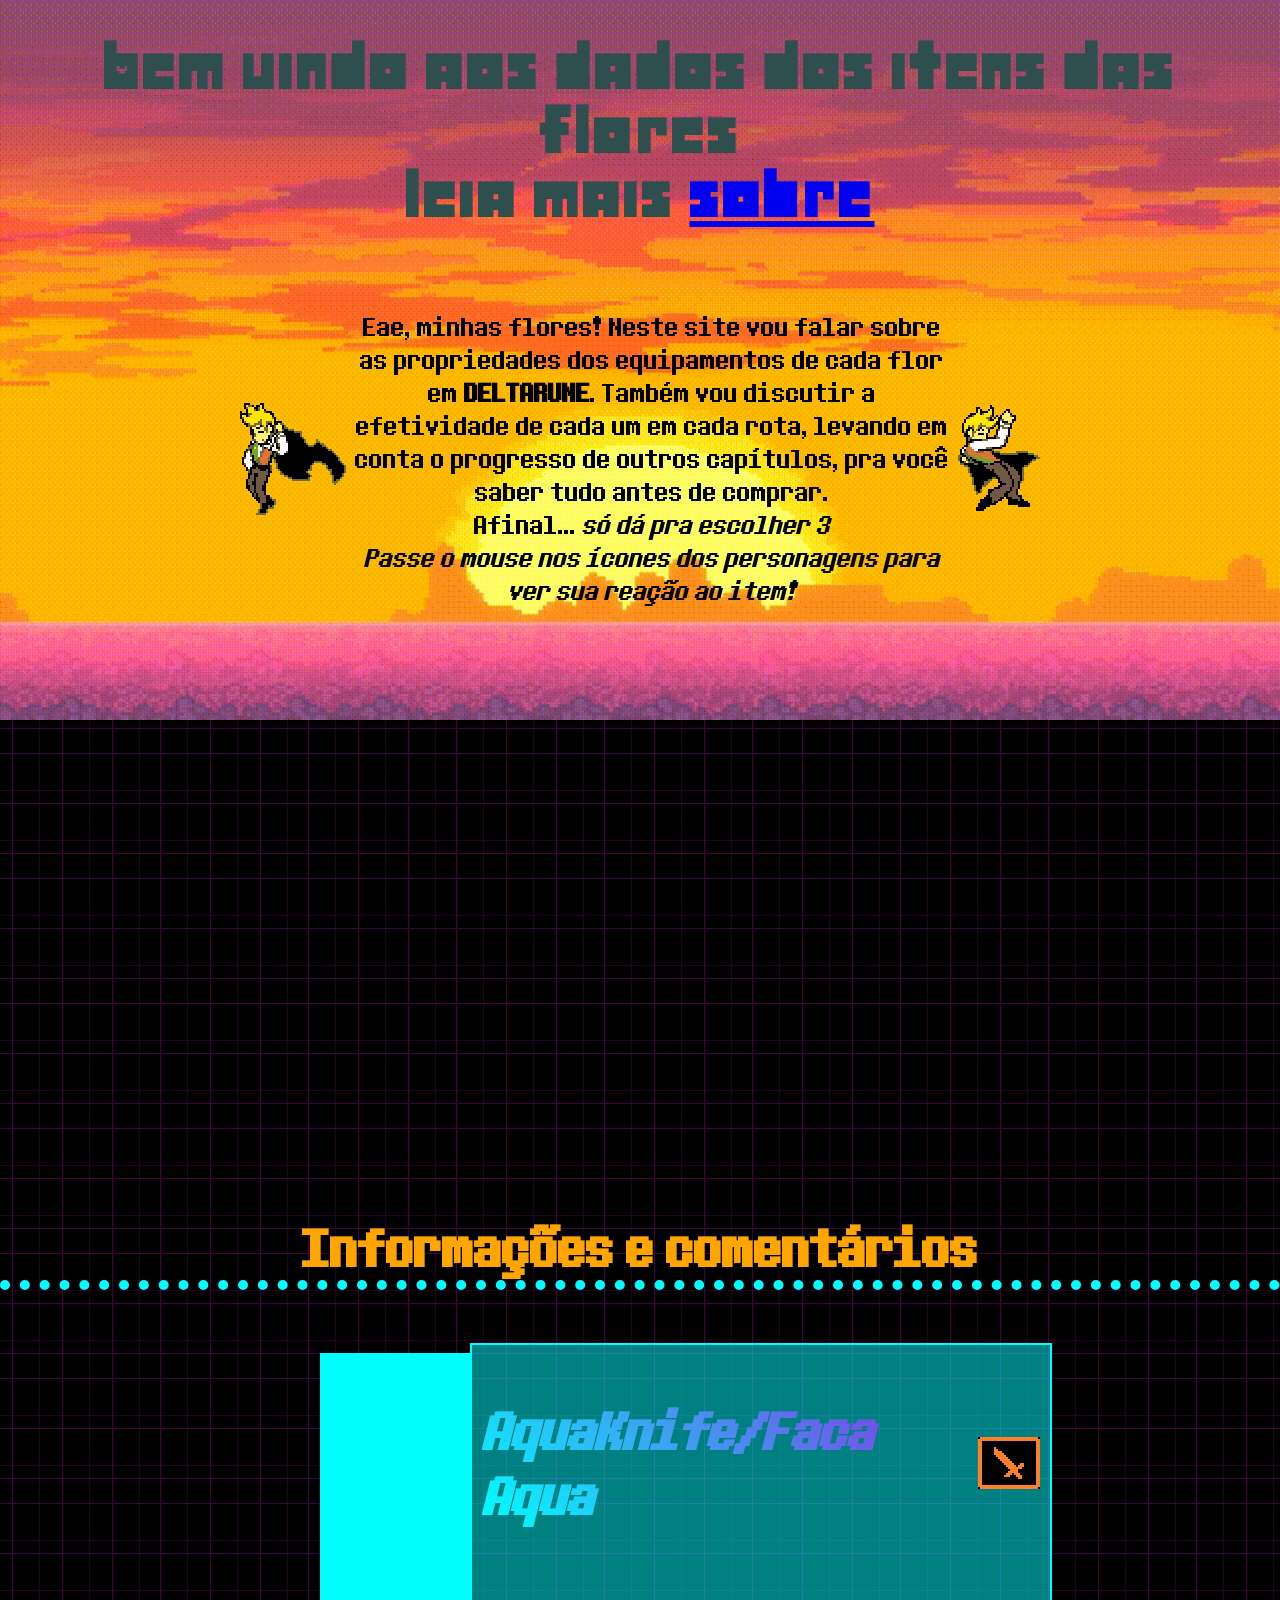
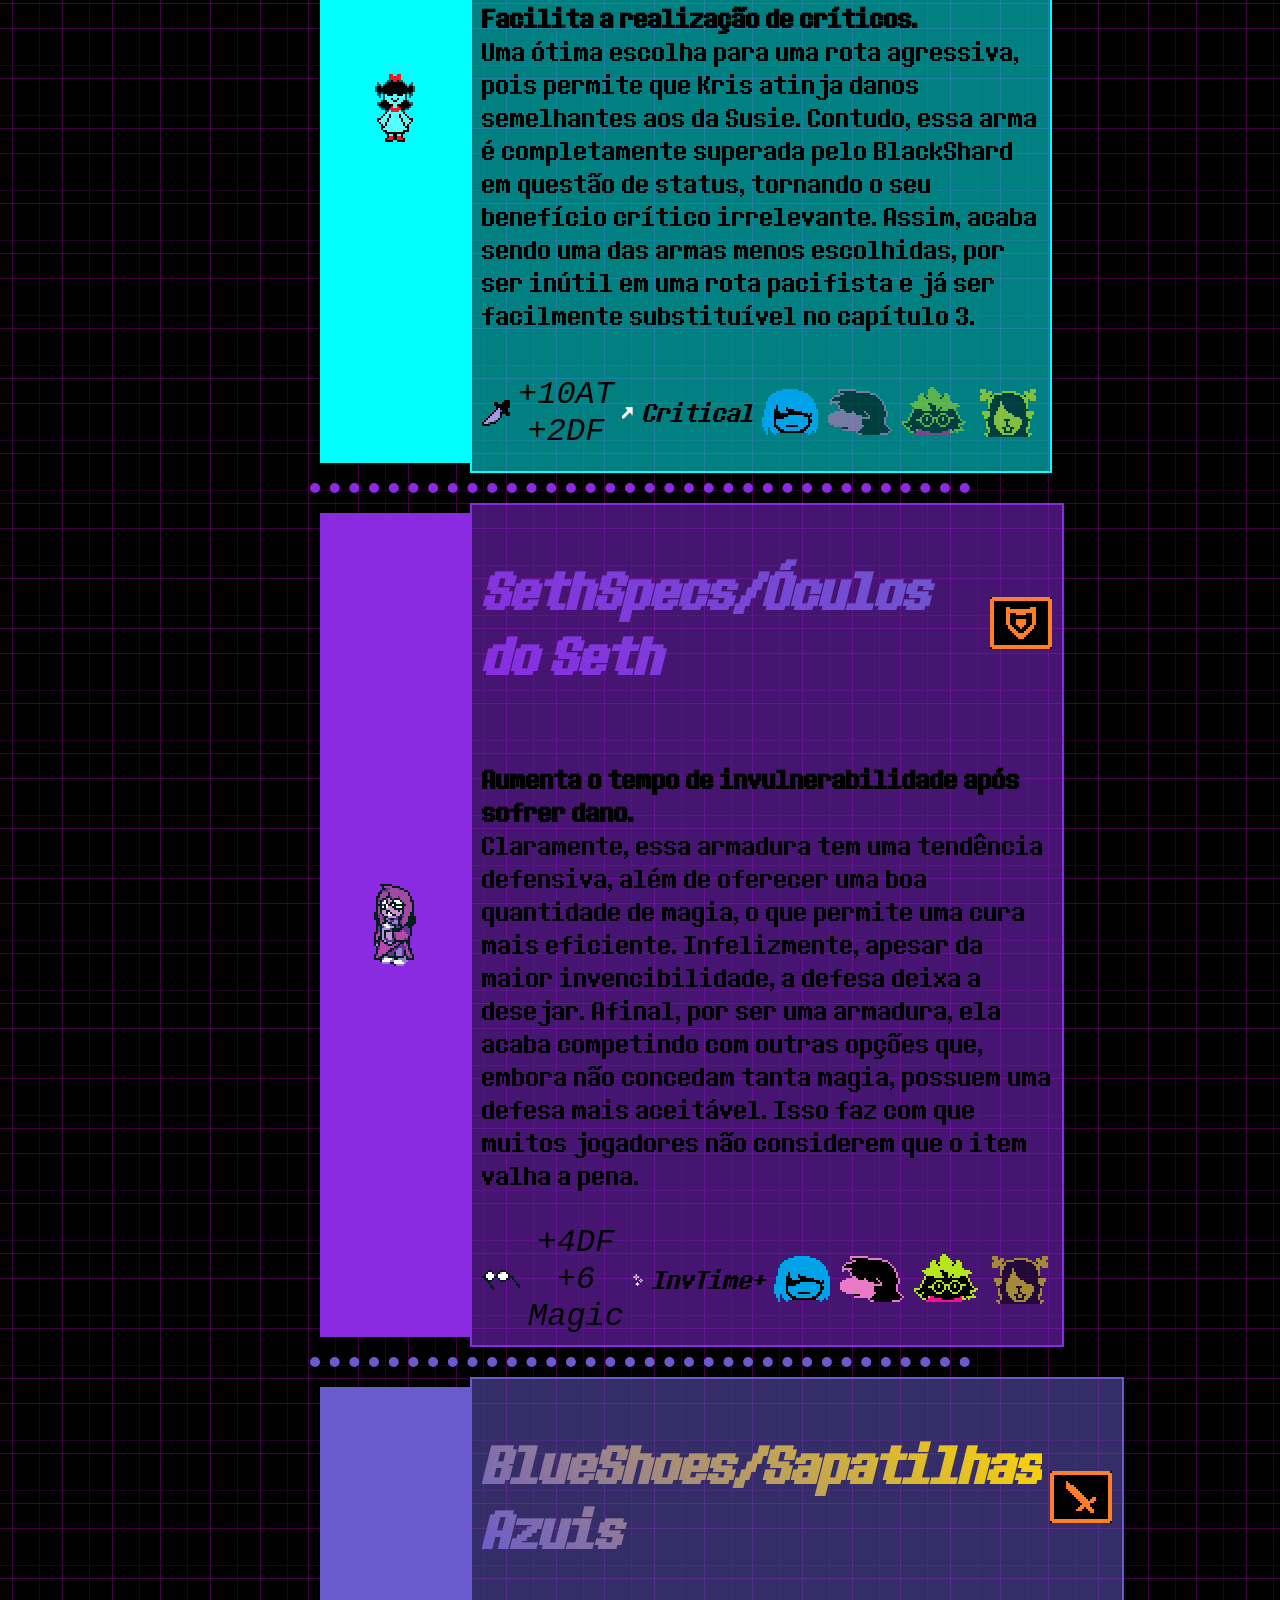
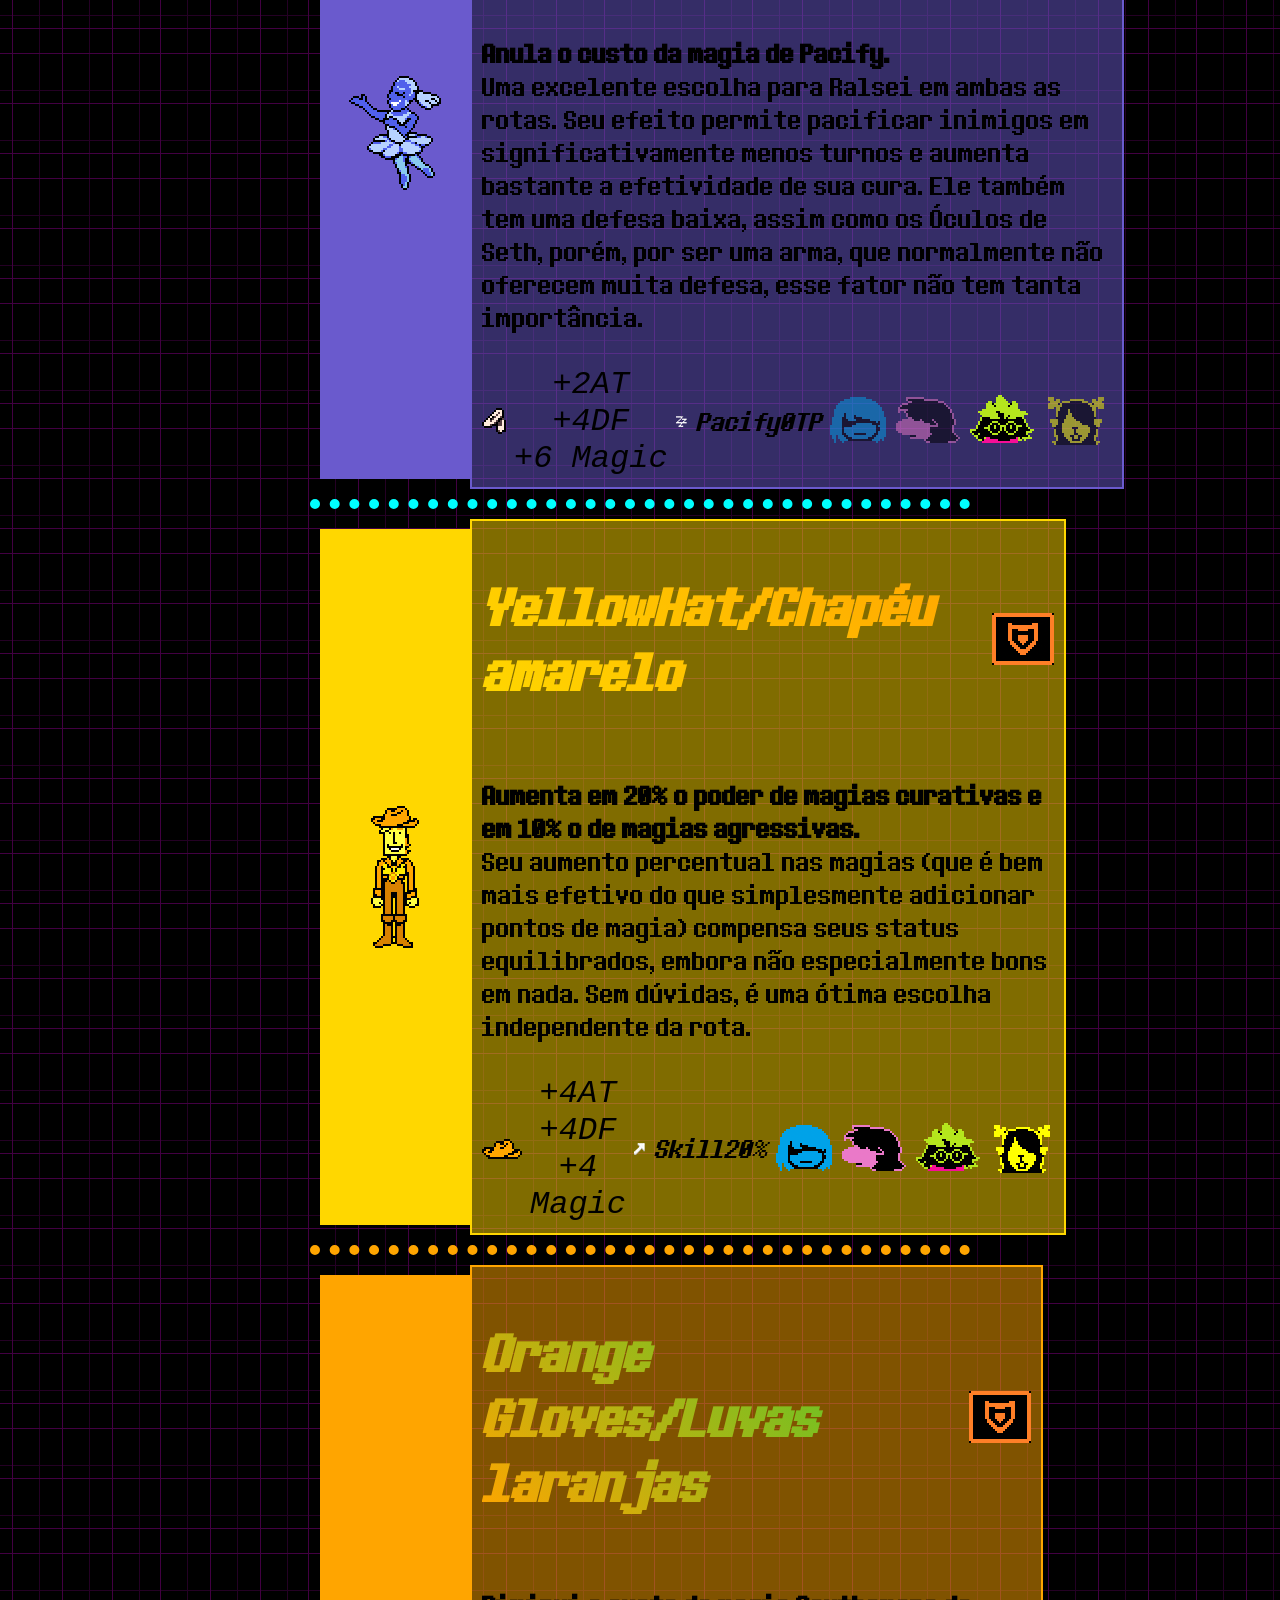
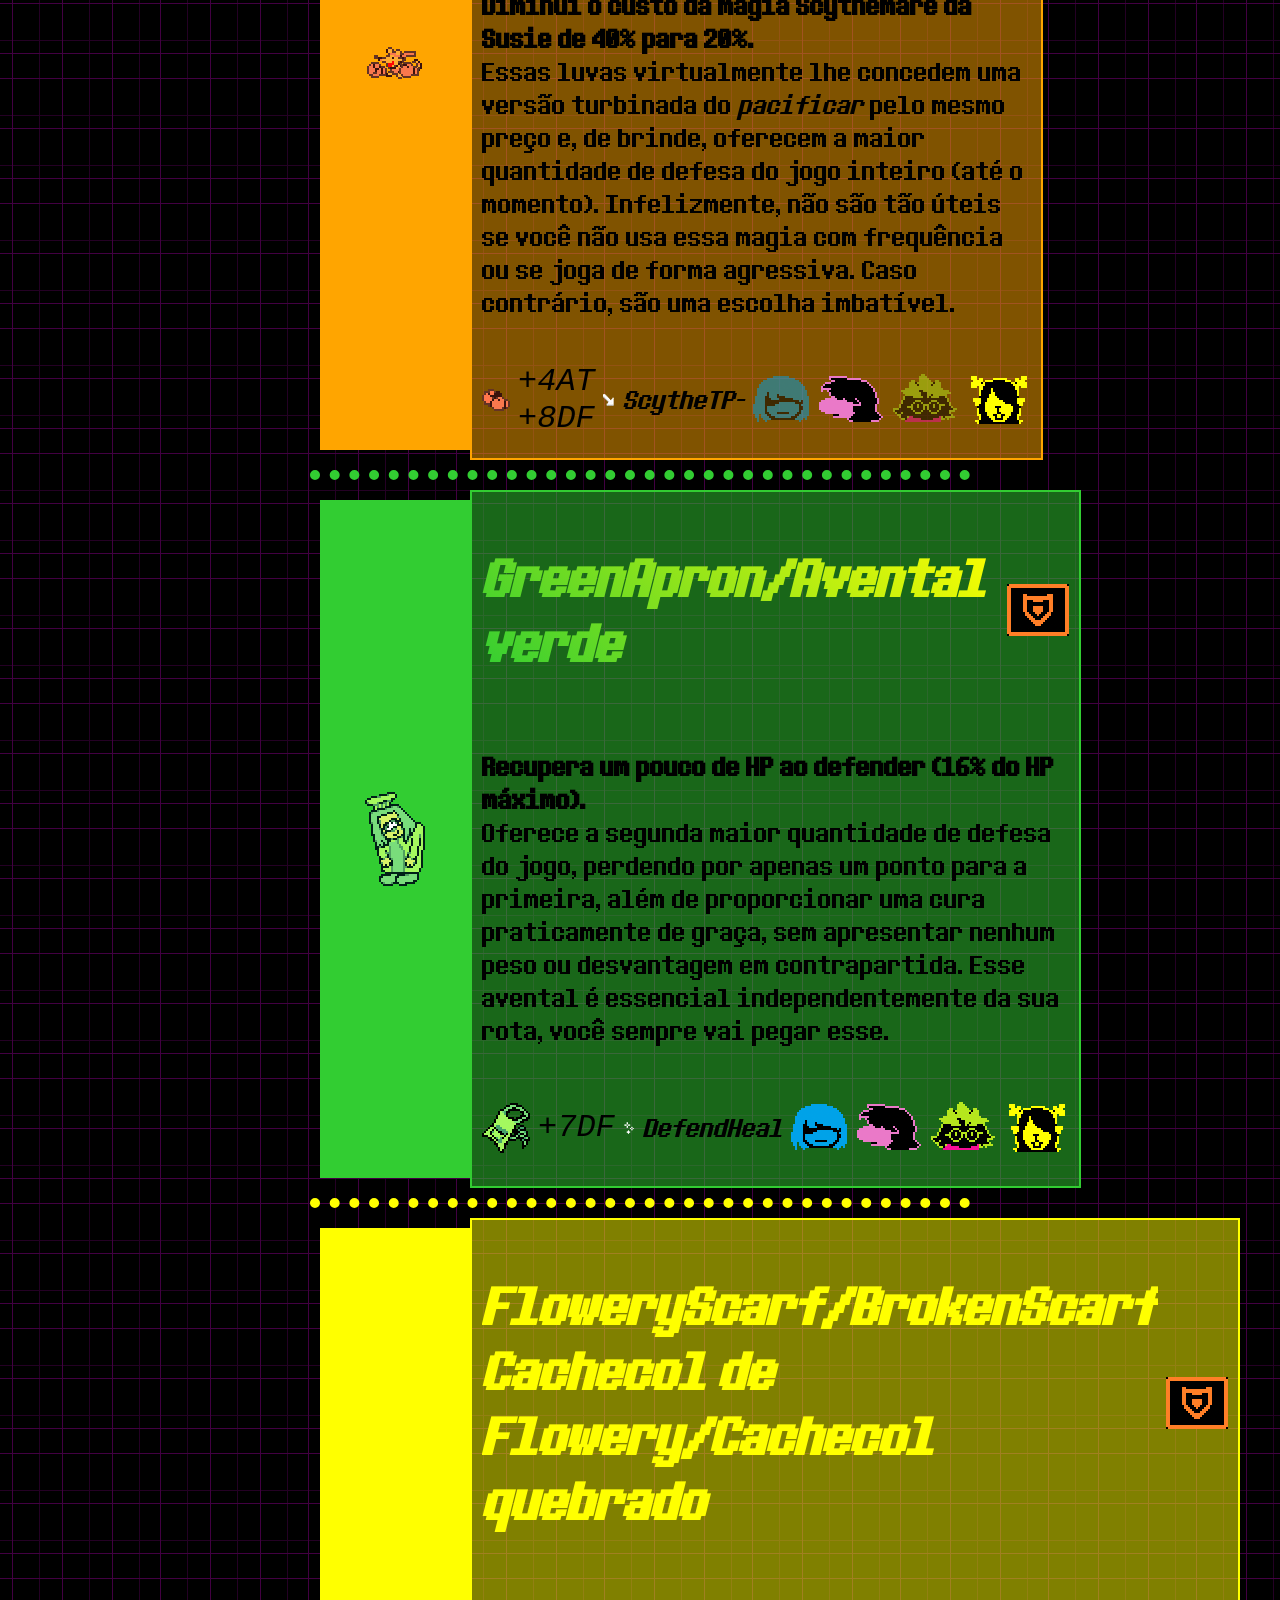
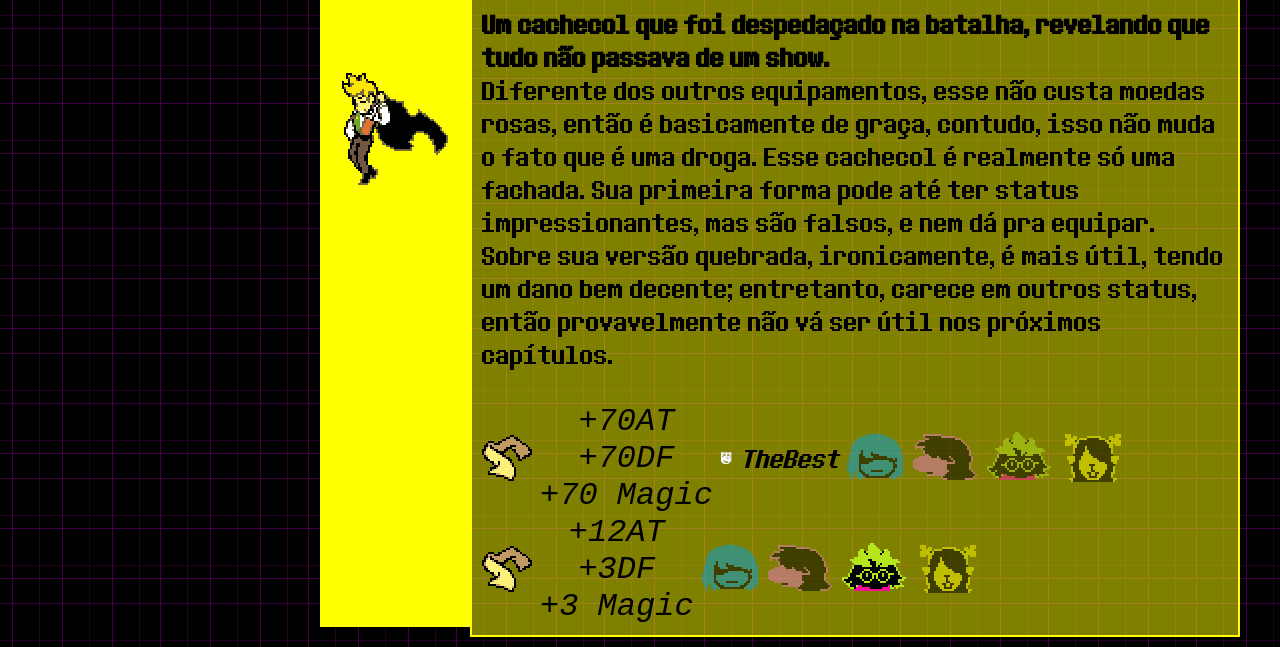
==== commit 1ae633a6: "mudanças para ficar melhor no celular" ====
--- a/principal.html
+++ b/principal.html
@@ -258,7 +258,7 @@
 
         <div class="flowery item_desc">
             <div class="item">
-                <h1 class="flowery item_titulo"><i>FloweryScarf/BrokenScarf;Cachecol de Flowery/Cachecol quebrado</i></h1>
+                <h1 class="flowery item_titulo"><i>FloweryScarf/BrokenScarf<br>Cachecol de Flowery/Cachecol quebrado</i></h1>
                 <img src="imagens/DEFEND_icon.png" alt="defend icon">
             </div>
 
@@ -289,7 +289,10 @@
                 <img src="imagens/Susie_face_battlemenu.png" alt="susie_face" title="Nah, isso é para o Ralsei" class="nao_pode_equipar">
                 <img src="imagens/Ralsei_face_battlemenu.png" alt="ralsei_face" title="Eu, hã... não, não serve!" class="nao_pode_equipar">
                 <img src="imagens/Noelle_face_battlemenu.png" alt="noelle_face" title="Quem diabos é Flowery?" class="nao_pode_equipar">
-                <p>/</p>
+            </div>
+            <div class="item">
+                <img title="Talvez em outra vida, nós pudessemos ter... sido amigos..."
+                    src="imagens/FloweryScarf_item.png" alt="Cachecol do Flowery">
                 <p class="stats">
                     <i>+12AT</i><br>
                     <i>+3DF</i><br>
--- a/styles.css
+++ b/styles.css
@@ -11,6 +11,7 @@
 body.pag_principal_fundo {
   font-family: determination;
   margin: 0;
+  font-size: 2em;
   min-height: 100vh;
 
   background-image:
@@ -44,16 +45,16 @@
 
 .texto_alinhado_centro {
   display: flex;
-  align-items: center;
+  align-items: center; /* centraliza os itens dentro da caixa */
   gap: 8px;/*espaçamento entre elementos*/
-  justify-content: center;/* centraliza os itens dentro da caixa */
   margin: 0 auto;/* centraliza a caixa na página */
   max-width: 800px;/* limita a largura pra não esticar demais */
   text-align:center;
 }
 
 .blocos_flores{
-    margin-top: 45vw /*100vw = largura total da tela; 540/960 = 0.5625 -> a altura é 56.25% da largura, mas coloco um pouco menos para ficar mais bonito */
+    margin-top: 45vw; /*100vw = largura total da tela; 540/960 = 0.5625 -> a altura é 56.25% da largura, mas coloco um pouco menos para ficar mais bonito */
+    width: 100%;
 }
 
 .titulo_simples{
@@ -66,14 +67,17 @@
 .container {
     display: flex;
     align-items: stretch; /*Vai esticar para caber todos os elementos*/
-    gap: 16px;
+    width: 50%;
     padding: 10px; /*Faz as bolinhas não ficarem coladas na no container*/
+    margin-left: auto;  /* Margem automática à esquerda */
+    margin-right: auto; /* Margem automática à direita */
 }
 
 .box {
     margin: 10px;
     width: 150px;
-    /* sem height */
+    margin-left: auto;  /* Margem automática à esquerda */
+    margin-right: auto; /* Margem automática à direita */
     background-color: blueviolet;
     display: flex;
     justify-content: center;
@@ -114,15 +118,17 @@
     margin: 0; /* tira a margem padrão do <p> */
 }
 
+/*Normalmente o spr_especial não aparece*/
 .box .spr_special {
     display: none;/* mantém a proporção */
 }
 
-/* No hover, inverte */
+/* Normalmente o spr_normal aparece, mas se sobre o mouse ele desaparece */
 .box:hover .spr_normal {
     display: none;
 }
 
+/*Quando está sobre o mouse o spr_especial aparece*/
 .box:hover .spr_special {
     display: block;
 }
